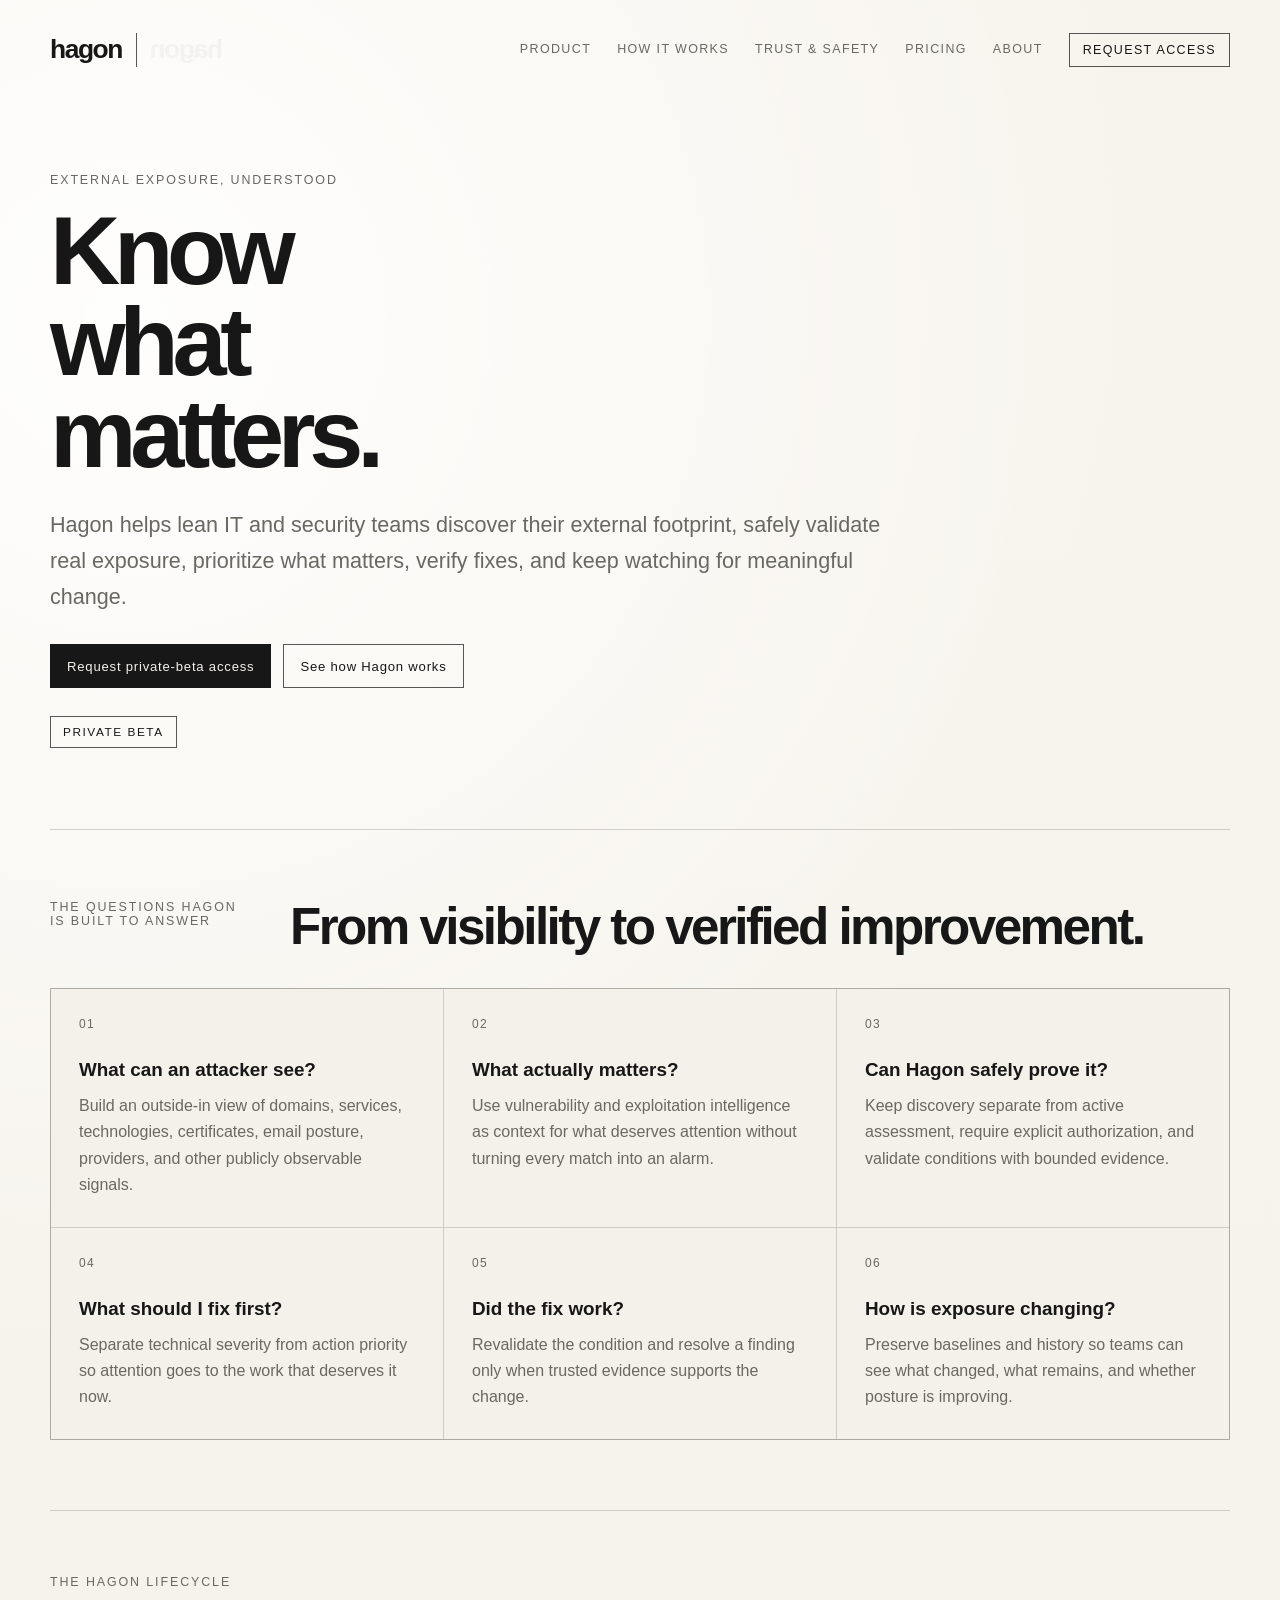
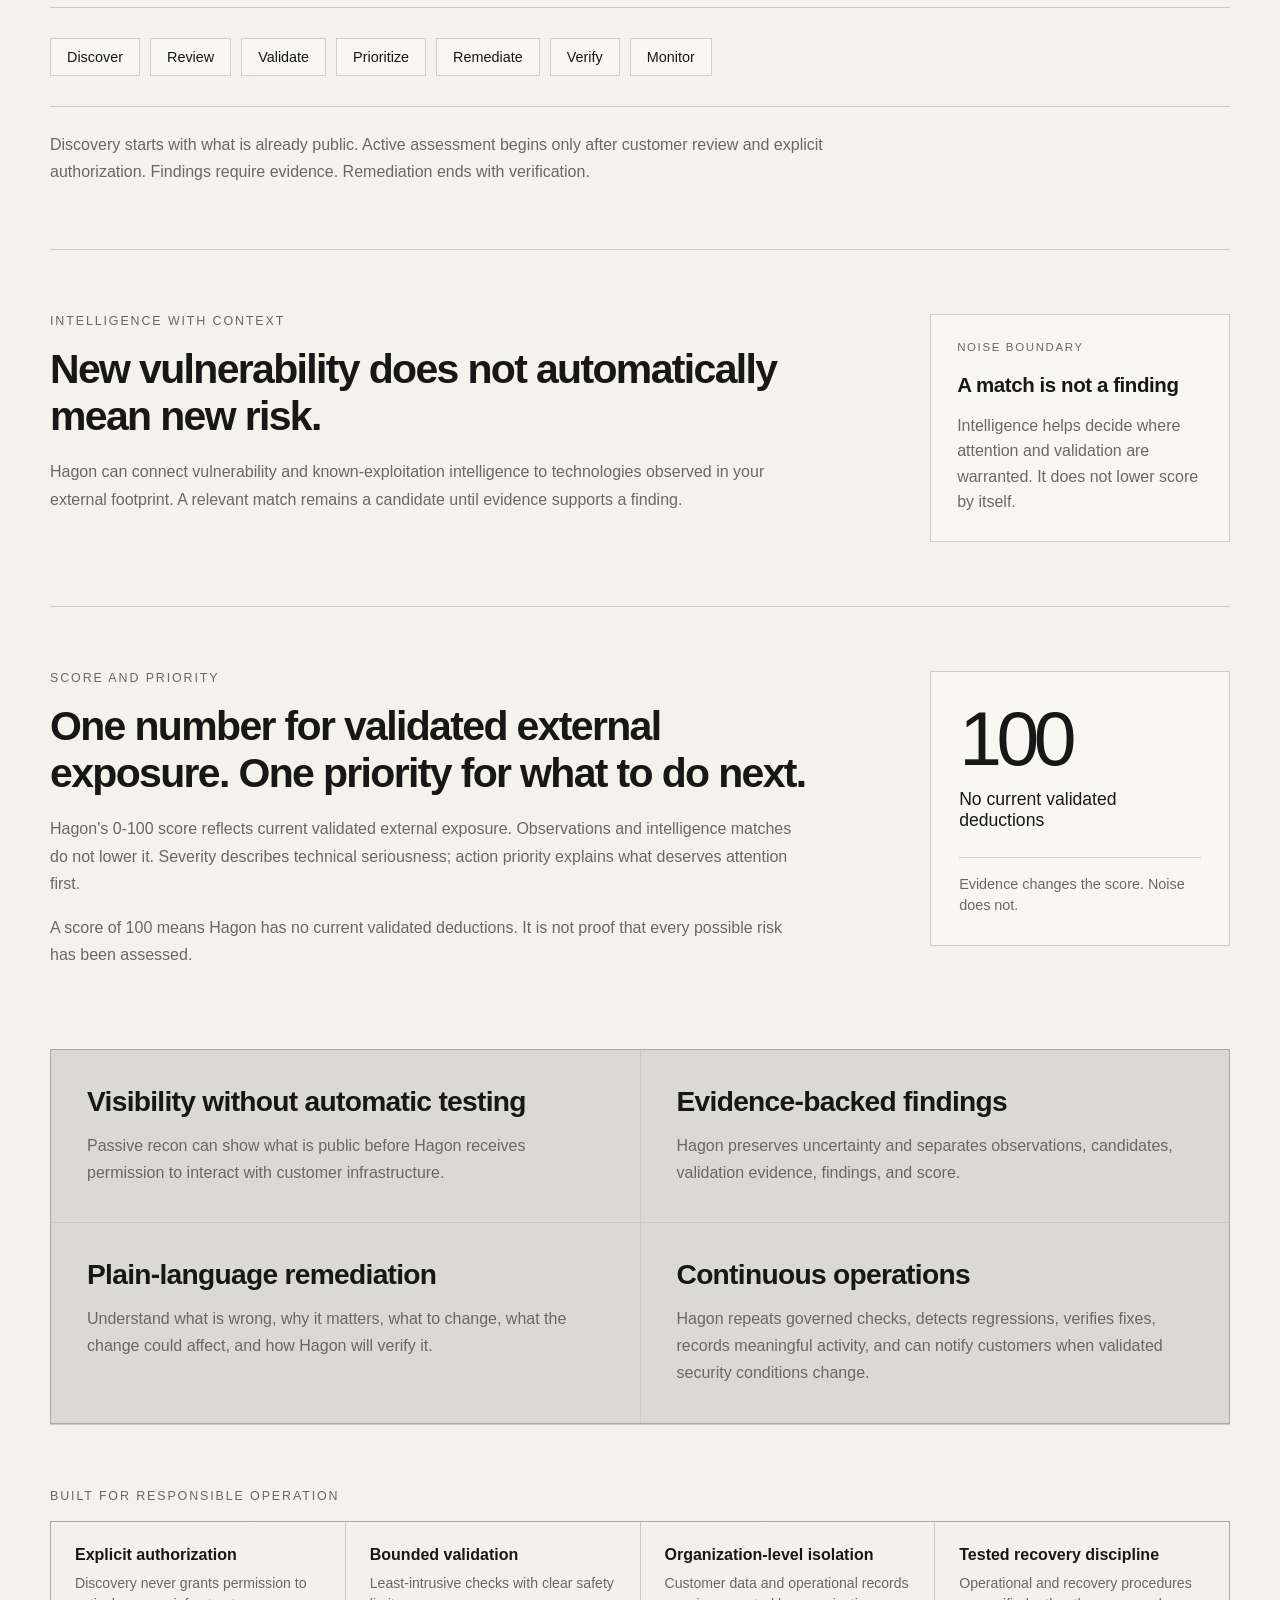
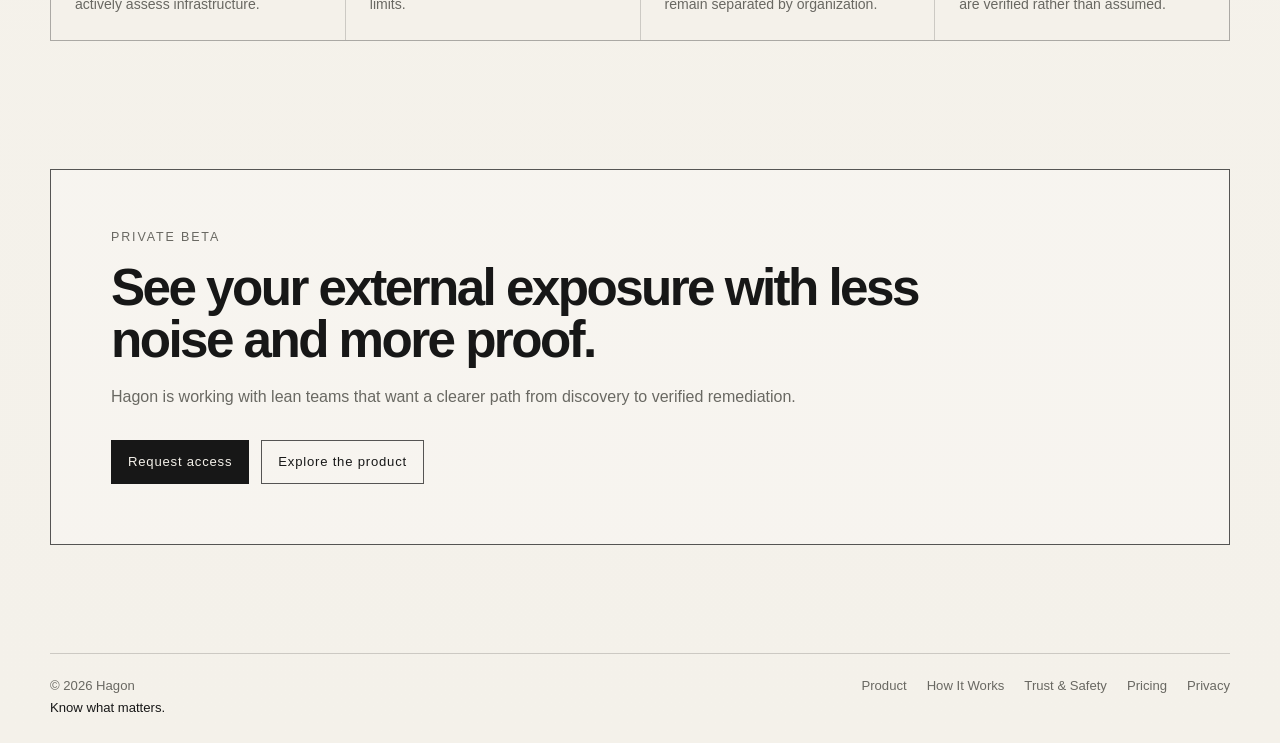
==== index.html @ 6596f320 "refresh" ====
<!DOCTYPE html>
<html lang="en">
<head>
  <meta charset="UTF-8" />
  <meta name="viewport" content="width=device-width, initial-scale=1" />
  <meta name="description" content="Hagon helps lean IT and security teams discover external exposure, prioritize what matters, safely validate real risk, and verify remediation." />
  <meta name="theme-color" content="#f4f1ea" />
  <meta property="og:type" content="website" />
  <meta property="og:site_name" content="Hagon" />
  <meta property="og:title" content="Hagon | Know what matters." />
  <meta property="og:description" content="Hagon helps lean IT and security teams discover external exposure, prioritize what matters, safely validate real risk, and verify remediation." />
  <meta property="og:url" content="https://hagontech.com/" />
  <meta property="og:image" content="https://hagontech.com/og-image.png" />
  <meta property="og:image:width" content="1200" />
  <meta property="og:image:height" content="630" />
  <meta property="og:image:alt" content="Hagon. Know what matters." />
  <meta name="twitter:card" content="summary_large_image" />
  <meta name="twitter:image" content="https://hagontech.com/og-image.png" />
  <link rel="icon" href="favicon.svg" type="image/svg+xml" />
  <link rel="canonical" href="https://hagontech.com/" />
  <title>Hagon | Know what matters.</title>
  <link rel="stylesheet" href="site.css" />
  <script defer src="site.js"></script>
</head>
<body class="home-page">
<a class="skip-link" href="#main-content">Skip to content</a>
<div class="page">
<header class="topbar">
  <a class="brand" href="index.html" aria-label="Hagon home"><span>hagon</span><span class="brand-divider" aria-hidden="true"></span><span class="brand-ghost" aria-hidden="true">hagon</span></a>
  <button class="nav-toggle" type="button" aria-expanded="false" aria-controls="primary-nav">Menu</button>
  <nav class="nav" id="primary-nav" aria-label="Primary navigation"><a href="product.html">Product</a>
<a href="how-it-works.html">How It Works</a>
<a href="security.html">Trust & Safety</a>
<a href="pricing.html">Pricing</a>
<a href="about.html">About</a>
<a href="contact.html" class="nav-cta">Request Access</a></nav>
</header>
<main class="content" id="main-content">
<section class="hero home-refresh">
  <p class="eyebrow">External exposure, understood</p>
  <h1>Know<br>what<br>matters.</h1>
  <p class="lead">Hagon helps lean IT and security teams discover their external footprint, safely validate real exposure, prioritize what matters, verify fixes, and keep watching for meaningful change.</p>
  <div class="hero-actions"><a class="button primary" href="contact.html">Request private-beta access</a><a class="button secondary" href="how-it-works.html">See how Hagon works</a></div>
  <p class="status">Private beta</p>
</section>
<section class="question-grid" aria-labelledby="questions-heading"><div class="section-heading"><p class="eyebrow">The questions Hagon is built to answer</p><h2 id="questions-heading">From visibility to verified improvement.</h2></div><div class="question-cards">
<article><span>01</span><h3>What can an attacker see?</h3><p>Build an outside-in view of domains, services, technologies, certificates, email posture, providers, and other publicly observable signals.</p></article>
<article><span>02</span><h3>What actually matters?</h3><p>Use vulnerability and exploitation intelligence as context for what deserves attention without turning every match into an alarm.</p></article>
<article><span>03</span><h3>Can Hagon safely prove it?</h3><p>Keep discovery separate from active assessment, require explicit authorization, and validate conditions with bounded evidence.</p></article>
<article><span>04</span><h3>What should I fix first?</h3><p>Separate technical severity from action priority so attention goes to the work that deserves it now.</p></article>
<article><span>05</span><h3>Did the fix work?</h3><p>Revalidate the condition and resolve a finding only when trusted evidence supports the change.</p></article>
<article><span>06</span><h3>How is exposure changing?</h3><p>Preserve baselines and history so teams can see what changed, what remains, and whether posture is improving.</p></article>
</div></section>
<section class="flow-section"><p class="eyebrow">The Hagon lifecycle</p><div class="flow-line large-flow"><span>Discover</span><span>Review</span><span>Validate</span><span>Prioritize</span><span>Remediate</span><span>Verify</span><span>Monitor</span></div><p class="flow-copy">Discovery starts with what is already public. Active assessment begins only after customer review and explicit authorization. Findings require evidence. Remediation ends with verification.</p></section>
<section class="feature-section"><div class="feature-copy"><p class="eyebrow">Intelligence with context</p><h2>New vulnerability does not automatically mean new risk.</h2><p>Hagon can connect vulnerability and known-exploitation intelligence to technologies observed in your external footprint. A relevant match remains a candidate until evidence supports a finding.</p></div><div class="feature-panel"><p class="panel-label">Noise boundary</p><strong>A match is not a finding</strong><p>Intelligence helps decide where attention and validation are warranted. It does not lower score by itself.</p></div></section>
<section class="feature-section"><div class="feature-copy"><p class="eyebrow">Score and priority</p><h2>One number for validated external exposure. One priority for what to do next.</h2><p>Hagon's 0-100 score reflects current validated external exposure. Observations and intelligence matches do not lower it. Severity describes technical seriousness; action priority explains what deserves attention first.</p><p>A score of 100 means Hagon has no current validated deductions. It is not proof that every possible risk has been assessed.</p></div><div class="score-card" aria-label="Hagon score explanation"><span class="score-value">100</span><span class="score-label">No current validated deductions</span><span class="score-note">Evidence changes the score. Noise does not.</span></div></section>
<section class="principles"><article><h2>Visibility without automatic testing</h2><p>Passive recon can show what is public before Hagon receives permission to interact with customer infrastructure.</p></article><article><h2>Evidence-backed findings</h2><p>Hagon preserves uncertainty and separates observations, candidates, validation evidence, findings, and score.</p></article><article><h2>Plain-language remediation</h2><p>Understand what is wrong, why it matters, what to change, what the change could affect, and how Hagon will verify it.</p></article><article><h2>Continuous operations</h2><p>Hagon repeats governed checks, detects regressions, verifies fixes, records meaningful activity, and can notify customers when validated security conditions change.</p></article></section>
<section class="trust-strip"><p class="eyebrow">Built for responsible operation</p><div class="proof-grid"><article><strong>Explicit authorization</strong><span>Discovery never grants permission to actively assess infrastructure.</span></article><article><strong>Bounded validation</strong><span>Least-intrusive checks with clear safety limits.</span></article><article><strong>Organization-level isolation</strong><span>Customer data and operational records remain separated by organization.</span></article><article><strong>Tested recovery discipline</strong><span>Operational and recovery procedures are verified rather than assumed.</span></article></div></section>
<section class="cta-band"><p class="eyebrow">Private beta</p><h2>See your external exposure with less noise and more proof.</h2><p>Hagon is working with lean teams that want a clearer path from discovery to verified remediation.</p><div class="hero-actions"><a class="button primary" href="contact.html">Request access</a><a class="button secondary" href="product.html">Explore the product</a></div></section>
</main>
<footer class="footer"><div><span>© 2026 Hagon</span><span class="footer-tagline">Know what matters.</span></div><nav class="footer-nav" aria-label="Footer navigation"><a href="product.html">Product</a>
<a href="how-it-works.html">How It Works</a>
<a href="security.html">Trust & Safety</a>
<a href="pricing.html">Pricing</a>
<a href="privacy.html">Privacy</a></nav></footer>
</div>
</body>
</html>
---- site.css ----
:root{--bg:#f4f1ea;--text:#171717;--muted:#696862;--line:rgba(23,23,23,.18);--line-strong:rgba(23,23,23,.72);--panel:rgba(255,255,255,.38);--max:1180px}
*{box-sizing:border-box}html{min-height:100%;background:var(--bg)}body{margin:0;min-height:100vh;color:var(--text);background:radial-gradient(circle at 10% 8%,rgba(255,255,255,.9),transparent 28%),linear-gradient(180deg,#f7f4ed,var(--bg));font-family:Inter,ui-sans-serif,-apple-system,BlinkMacSystemFont,"Segoe UI",Helvetica,Arial,sans-serif}a{color:inherit}.page{min-height:100vh;display:grid;grid-template-rows:auto 1fr auto;padding:24px}.topbar,.content,.footer{width:min(var(--max),100%);margin:0 auto}.topbar{display:flex;align-items:center;justify-content:space-between;gap:28px;padding:8px 0 24px;border-bottom:1px solid transparent}.brand{display:inline-flex;align-items:center;gap:14px;text-decoration:none;font-size:clamp(1.65rem,2vw,2.2rem);font-weight:600;letter-spacing:-.055em;line-height:1}.brand-divider{width:1px;height:34px;background:var(--line-strong)}.brand-ghost{opacity:.035;transform:scaleX(-1);user-select:none;white-space:nowrap}.nav{display:flex;align-items:center;gap:26px}.nav a{padding:10px 0;text-decoration:none;color:var(--muted);font-size:.78rem;letter-spacing:.11em;text-transform:uppercase;border-bottom:1px solid transparent}.nav a:hover,.nav a:focus-visible,.nav a[aria-current=page]{color:var(--text);border-bottom-color:var(--text)}.nav-toggle{display:none;border:1px solid var(--line);background:transparent;color:var(--text);font:inherit;padding:8px 12px}.content{padding:9vh 0 12vh}.hero{max-width:900px;padding-bottom:9vh}.eyebrow,.section-kicker{margin:0 0 18px;color:var(--muted);font-size:.78rem;letter-spacing:.15em;text-transform:uppercase}.hero h1{margin:0;font-size:clamp(3.2rem,7.6vw,7.4rem);line-height:.94;letter-spacing:-.065em;font-weight:550}.lead{max-width:760px;margin:28px 0 0;color:var(--muted);font-size:clamp(1.05rem,1.7vw,1.35rem);line-height:1.65}.home-page .content{display:grid;align-content:center}.home-hero{display:grid;grid-template-columns:minmax(0,1.35fr) minmax(280px,.65fr);align-items:end;gap:clamp(44px,8vw,120px)}.home-hero h1{margin:0;font-size:clamp(4.3rem,11vw,10.5rem);font-weight:540;line-height:.84;letter-spacing:-.075em}.home-hero h1 span{display:block}.intro-card{border-left:1px solid var(--line-strong);padding:4px 0 4px 28px}.intro-card p{margin:0;color:var(--muted);font-size:clamp(1rem,1.6vw,1.25rem);line-height:1.65}.intro-card strong{color:var(--text)}.signal{margin-top:30px;display:inline-flex;align-items:center;gap:10px;font-size:.92rem}.signal-dot{width:8px;height:8px;border-radius:50%;background:var(--text);box-shadow:0 0 0 6px rgba(23,23,23,.06)}.home-bridge{margin-top:10vh;padding-top:28px;border-top:1px solid var(--line);display:flex;justify-content:space-between;gap:30px;color:var(--muted)}.home-bridge p{margin:0;max-width:690px;line-height:1.7}.text-link{text-decoration:none;color:var(--text);white-space:nowrap}.split-section{display:grid;grid-template-columns:180px 1fr;gap:50px;padding:64px 0;border-top:1px solid var(--line)}.split-section h2,.process h2,.pricing-principles h2,.contact-grid h2,.roadmap-list h2,.security-grid h2,.privacy-list h2{margin:0 0 18px;font-size:clamp(1.7rem,3vw,3rem);letter-spacing:-.035em}.split-section>div>p,.process p,.pricing-principles p,.contact-grid p,.roadmap-list p,.security-grid p,.privacy-list p,.quiet-panel p{color:var(--muted);line-height:1.7;max-width:760px}.demo-window,.quiet-panel,.rows,.security-grid article,.contact-grid article,.roadmap-list article,.pricing-principles article,.privacy-list article{border:1px solid var(--line);background:var(--panel);padding:28px}.window-top,.rows>div{display:flex;justify-content:space-between;gap:20px}.window-top{color:var(--muted);font-size:.82rem;text-transform:uppercase;letter-spacing:.1em;margin-bottom:28px}.demo-window>strong{font-size:1.6rem}.metric-grid{display:grid;grid-template-columns:repeat(3,1fr);gap:12px;margin-top:24px}.metric-grid>div{border-top:1px solid var(--line);padding-top:16px}.metric-grid strong{display:block;font-size:2rem}.metric-grid span{color:var(--muted);font-size:.86rem}.rows>div{padding:15px 0;border-bottom:1px solid var(--line)}.rows>div:last-child{border-bottom:0}.rows span{color:var(--muted)}.process,.pricing-principles,.roadmap-list,.privacy-list{display:grid;gap:0;border-top:1px solid var(--line)}.process article,.pricing-principles article,.roadmap-list article,.privacy-list article{display:grid;grid-template-columns:100px 260px 1fr;gap:26px;padding:34px 0;border-bottom:1px solid var(--line);background:transparent}.process article>span,.pricing-principles article>span,.roadmap-list article>span{color:var(--muted);font-size:.78rem;letter-spacing:.12em;text-transform:uppercase}.process h2,.pricing-principles h2,.roadmap-list h2,.privacy-list h2{font-size:1.5rem}.process p,.pricing-principles p,.roadmap-list p,.privacy-list p{margin:0}.statement{padding:9vh 0 2vh;border-top:1px solid var(--line)}.statement p{margin:0;font-size:clamp(2.3rem,5vw,5.5rem);line-height:1.05;letter-spacing:-.055em}.statement em{font-style:normal;color:var(--muted)}.principle-list{display:grid;grid-template-columns:1fr 1fr;gap:1px;background:var(--line);border:1px solid var(--line)}.principle-list article{padding:28px;background:var(--bg)}.principle-list h3{margin:0 0 12px}.principle-list p{margin:0;color:var(--muted);line-height:1.6}.contact-grid,.security-grid{display:grid;grid-template-columns:1fr 1fr;gap:18px}.contact-grid article span{color:var(--muted);text-transform:uppercase;letter-spacing:.12em;font-size:.76rem}.callout{margin-top:64px}.flow-line{display:flex;gap:10px;flex-wrap:wrap;padding:30px 0;border-top:1px solid var(--line);border-bottom:1px solid var(--line)}.flow-line span{padding:10px 16px;border:1px solid var(--line);background:var(--panel)}.security-grid article h2{font-size:1.4rem}.footer{display:flex;align-items:flex-start;justify-content:space-between;gap:30px;padding:24px 0 4px;border-top:1px solid var(--line);color:var(--muted);font-size:.82rem}.footer>div{display:flex;flex-direction:column;gap:7px}.footer-tagline{color:var(--text)}.footer-nav{display:flex;gap:20px;flex-wrap:wrap}.footer-nav a{text-decoration:none}.footer-nav a:hover,.footer-nav a:focus-visible{color:var(--text)}
@media(max-width:820px){.page{padding:18px}.topbar{align-items:flex-start;flex-wrap:wrap}.nav-toggle{display:block}.nav{display:none;width:100%;flex-direction:column;align-items:stretch;gap:0;padding-top:10px}.nav.is-open{display:flex}.nav a{padding:13px 0;border-bottom:1px solid var(--line)}.content{padding:7vh 0 9vh}.home-hero{grid-template-columns:1fr;gap:50px}.home-hero h1{font-size:clamp(4.5rem,21vw,8rem)}.home-bridge,.footer{flex-direction:column}.split-section{grid-template-columns:1fr;gap:14px;padding:46px 0}.process article,.pricing-principles article,.roadmap-list article,.privacy-list article{grid-template-columns:1fr;gap:10px}.contact-grid,.security-grid,.principle-list{grid-template-columns:1fr}.metric-grid{grid-template-columns:1fr}.footer-nav{gap:14px}}
@media(prefers-reduced-motion:no-preference){.topbar,.content,.footer{animation:reveal .55s ease-out both}.content{animation-delay:.05s}.footer{animation-delay:.1s}@keyframes reveal{from{opacity:0;transform:translateY(8px)}to{opacity:1;transform:translateY(0)}}}

/* Product and content hierarchy */
.status{display:inline-flex;margin:28px 0 0;padding:8px 12px;border:1px solid var(--line-strong);font-size:.74rem;letter-spacing:.13em;text-transform:uppercase}
.principles{display:grid;grid-template-columns:repeat(2,minmax(0,1fr));gap:1px;background:var(--line);border:1px solid var(--line)}
.principles article{padding:clamp(24px,3vw,36px);background:rgba(255,255,255,.28)}
.principles h2{margin:0 0 14px;font-size:clamp(1.35rem,2.2vw,2rem);letter-spacing:-.025em}
.principles p{margin:0;color:var(--muted);line-height:1.7}
.feature-section{display:grid;grid-template-columns:minmax(0,1.45fr) minmax(260px,.55fr);gap:clamp(36px,7vw,96px);align-items:start;padding:64px 0;border-top:1px solid var(--line)}
.feature-copy h2{margin:0 0 18px;font-size:clamp(1.8rem,3.2vw,3.2rem);letter-spacing:-.04em}
.feature-copy>p:not(.eyebrow){max-width:760px;color:var(--muted);line-height:1.72}
.feature-panel{border:1px solid var(--line);background:rgba(255,255,255,.34);padding:26px;position:sticky;top:24px}
.feature-panel .panel-label{margin:0 0 18px;color:var(--muted);font-size:.72rem;letter-spacing:.14em;text-transform:uppercase}
.feature-panel strong{display:block;font-size:1.28rem;line-height:1.35;letter-spacing:-.02em}
.feature-panel>p:last-child{margin:14px 0 0;color:var(--muted);line-height:1.6}
.proof-strip{padding:64px 0;border-top:1px solid var(--line)}
.proof-grid{display:grid;grid-template-columns:repeat(4,minmax(0,1fr));gap:1px;background:var(--line);border:1px solid var(--line)}
.proof-grid article{padding:24px;background:var(--bg)}
.proof-grid strong,.proof-grid span{display:block}.proof-grid strong{font-size:1rem}.proof-grid span{margin-top:9px;color:var(--muted);font-size:.88rem;line-height:1.55}
.score-statement{padding:32px;border:1px solid var(--line);background:var(--panel)}
.score-statement strong{font-size:clamp(1.5rem,3vw,2.6rem);letter-spacing:-.035em}
@media(max-width:820px){.principles,.proof-grid{grid-template-columns:1fr}.feature-section{grid-template-columns:1fr;gap:22px;padding:46px 0}.feature-panel{position:static}}

/* Private-beta access boundary */
.access-statement{padding:28px 0 54px;border-top:1px solid var(--line)}
.access-statement p{max-width:900px;font-size:1rem;line-height:1.7;letter-spacing:0;color:var(--muted)}
.access-statement strong{color:var(--text)}

/* Compact beta/status notices: operational copy must never inherit display-statement scale */
.beta-notice{
  margin:0 0 64px;
  padding:28px 30px;
  max-width:900px;
  border:1px solid var(--line);
  background:var(--panel);
}
.beta-notice .eyebrow{margin:0 0 10px}
.beta-notice h2{
  margin:0;
  max-width:760px;
  font-size:clamp(1.45rem,2.5vw,2.15rem);
  line-height:1.12;
  letter-spacing:-.03em;
  font-weight:550;
}
.beta-notice>p:not(.eyebrow){
  margin:14px 0 0;
  max-width:760px;
  color:var(--muted);
  font-size:1rem;
  line-height:1.7;
  letter-spacing:0;
}
.access-statement{padding:28px 30px;border-top:1px solid var(--line)}
.access-statement p{max-width:760px;font-size:1rem;line-height:1.7;letter-spacing:0;color:var(--muted)}
.score-statement p{
  margin:0;
  font-size:1rem;
  line-height:1.7;
  letter-spacing:0;
  color:var(--muted);
}
.score-statement strong{
  display:block;
  margin-bottom:10px;
  color:var(--text);
  font-size:clamp(1.5rem,3vw,2.6rem);
  line-height:1.12;
  letter-spacing:-.035em;
}
@media(max-width:820px){
  .beta-notice{margin-bottom:46px;padding:22px}
}

/* 2026 public positioning refresh */
.skip-link{position:fixed;left:18px;top:12px;z-index:1000;padding:10px 14px;background:var(--text);color:var(--bg);text-decoration:none;transform:translateY(-160%);transition:transform .15s ease}.skip-link:focus{transform:translateY(0)}
.nav .nav-cta{padding:9px 13px;border:1px solid var(--line-strong);color:var(--text)}.nav .nav-cta:hover,.nav .nav-cta:focus-visible,.nav .nav-cta[aria-current=page]{background:var(--text);color:var(--bg);border-color:var(--text)}
.home-refresh{max-width:980px}.home-refresh .lead{max-width:850px}.hero-actions{display:flex;flex-wrap:wrap;gap:12px;margin-top:30px}.button{display:inline-flex;align-items:center;justify-content:center;min-height:44px;padding:10px 16px;border:1px solid var(--line-strong);text-decoration:none;font-size:.82rem;letter-spacing:.06em}.button.primary{background:var(--text);color:var(--bg);border-color:var(--text)}.button.secondary{background:transparent;color:var(--text)}.button:hover,.button:focus-visible{transform:translateY(-1px)}
.question-grid{padding:70px 0;border-top:1px solid var(--line)}.section-heading{display:grid;grid-template-columns:200px 1fr;gap:40px;margin-bottom:34px}.section-heading h2{margin:0;font-size:clamp(2rem,4vw,4rem);line-height:1.05;letter-spacing:-.05em}.question-cards{display:grid;grid-template-columns:repeat(3,minmax(0,1fr));gap:1px;background:var(--line);border:1px solid var(--line)}.question-cards article{padding:28px;background:var(--bg)}.question-cards span{display:block;margin-bottom:28px;color:var(--muted);font-size:.75rem;letter-spacing:.12em}.question-cards h3{margin:0 0 12px;font-size:1.18rem}.question-cards p{margin:0;color:var(--muted);line-height:1.65}
.flow-section{padding:64px 0;border-top:1px solid var(--line)}.large-flow span{font-size:.9rem}.flow-copy{max-width:800px;margin:24px 0 0;color:var(--muted);line-height:1.7}
.score-card{display:flex;flex-direction:column;border:1px solid var(--line);background:var(--panel);padding:28px}.score-value{font-size:clamp(3.2rem,6vw,6rem);letter-spacing:-.07em;line-height:1}.score-label{margin-top:12px;font-size:1.1rem}.score-note{margin-top:26px;padding-top:16px;border-top:1px solid var(--line);color:var(--muted);font-size:.9rem;line-height:1.5}
.trust-strip{padding:64px 0;border-top:1px solid var(--line)}.cta-band{margin-top:64px;padding:clamp(28px,5vw,60px);border:1px solid var(--line-strong);background:rgba(255,255,255,.25)}.cta-band h2{max-width:900px;margin:0;font-size:clamp(2rem,4vw,4.5rem);line-height:1.02;letter-spacing:-.05em}.cta-band>p:not(.eyebrow){max-width:760px;color:var(--muted);line-height:1.7}.intake-notice{margin-top:56px}
@media(max-width:1080px){.nav{gap:16px}.nav a{font-size:.72rem}}
@media(max-width:820px){.nav .nav-cta{border-width:0 0 1px;padding:13px 0;background:transparent;color:var(--text)}.nav .nav-cta:hover,.nav .nav-cta:focus-visible,.nav .nav-cta[aria-current=page]{background:transparent;color:var(--text)}.section-heading{grid-template-columns:1fr;gap:0}.question-cards{grid-template-columns:1fr}.hero-actions{flex-direction:column;align-items:stretch}.button{width:100%}.score-card{margin-top:6px}}

.intake-note{margin-top:14px!important;font-size:.88rem!important;line-height:1.55!important;color:var(--muted)!important}
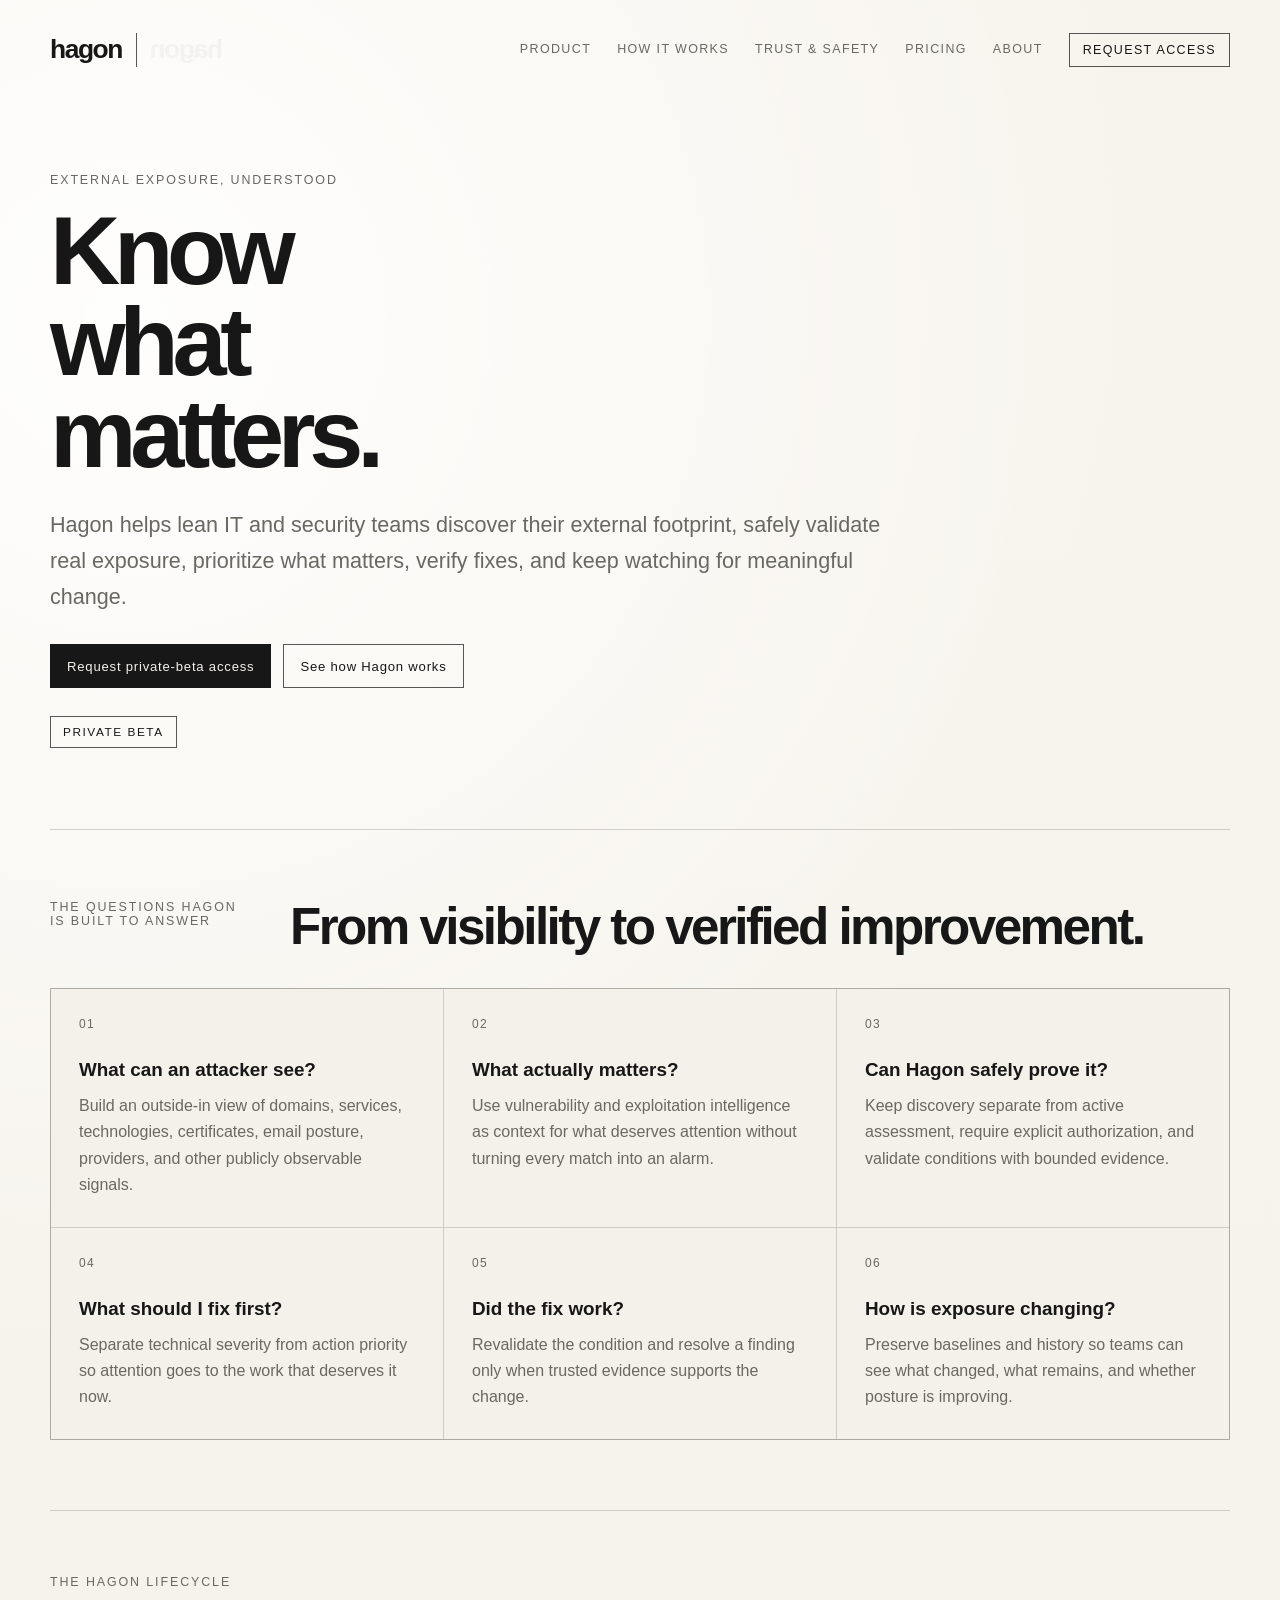
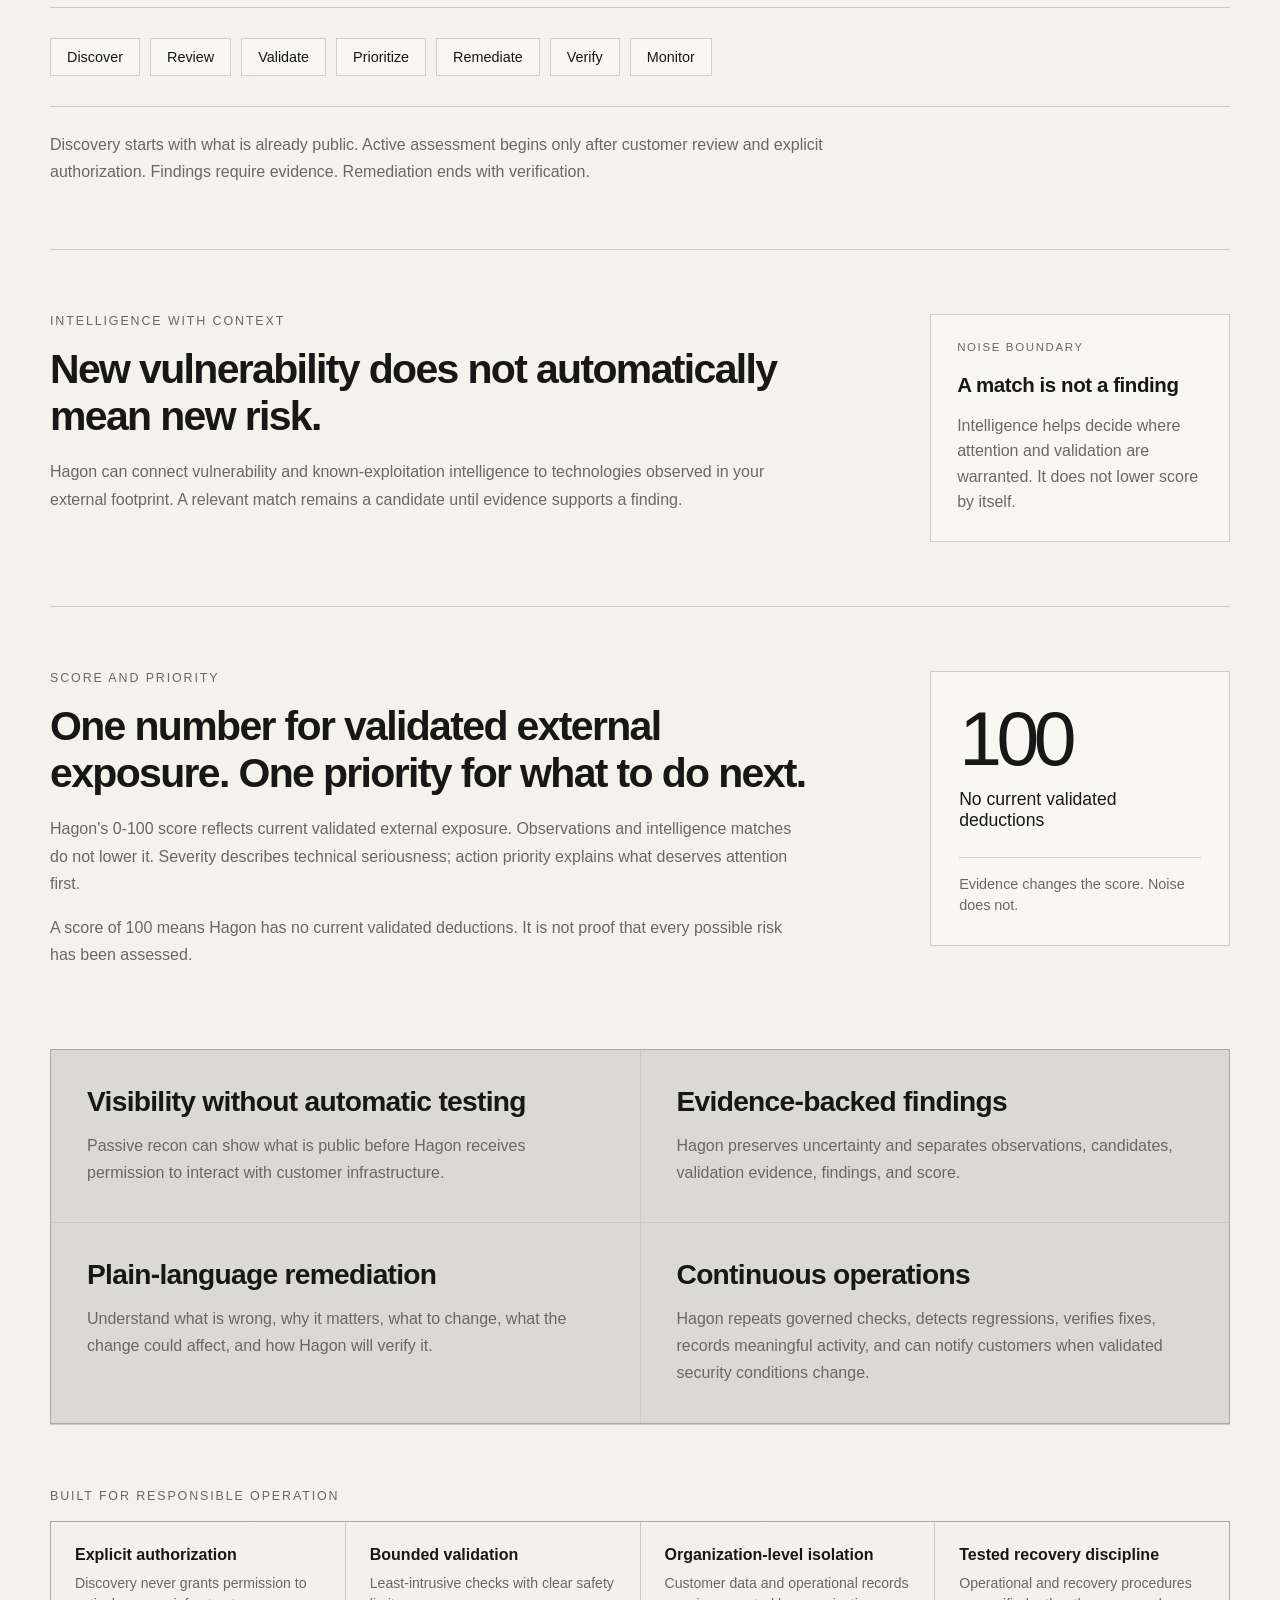
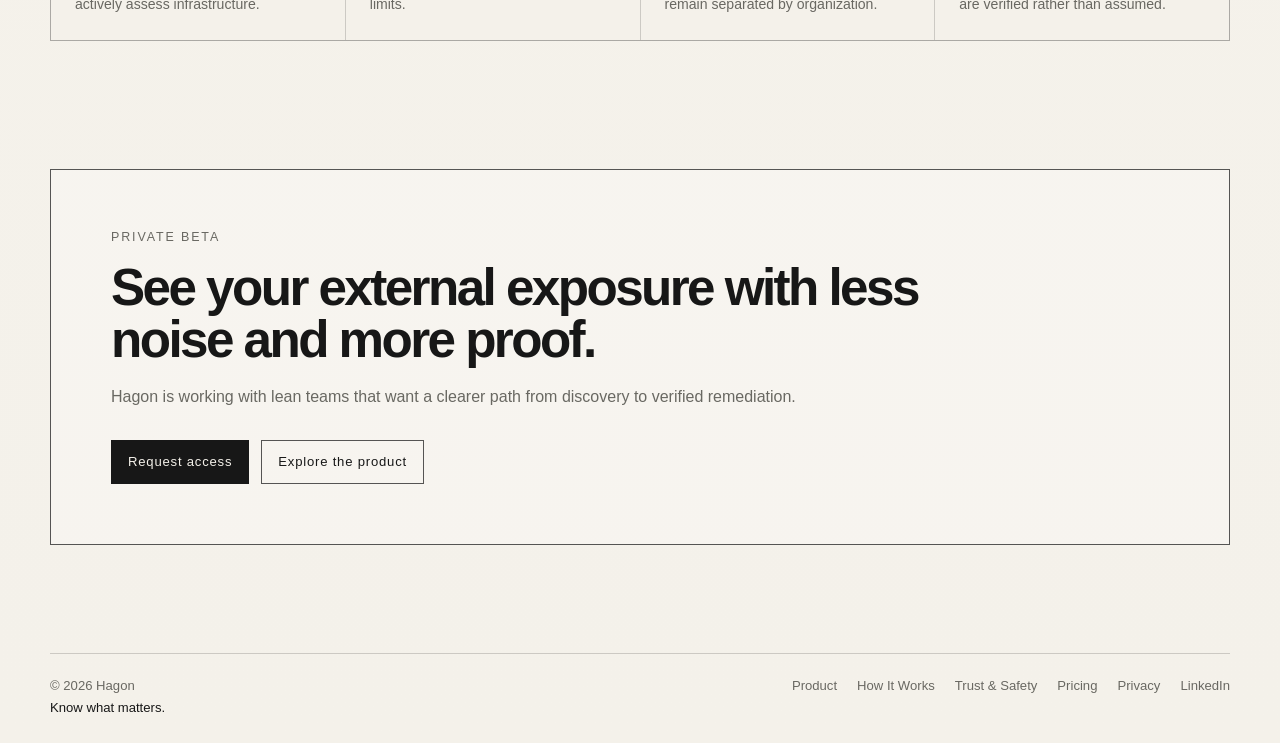
==== commit 51af3dd9: "add Linkedin" ====
--- a/index.html
+++ b/index.html
@@ -62,7 +62,8 @@
 <a href="how-it-works.html">How It Works</a>
 <a href="security.html">Trust & Safety</a>
 <a href="pricing.html">Pricing</a>
-<a href="privacy.html">Privacy</a></nav></footer>
+<a href="privacy.html">Privacy</a>
+<a href="https://www.linkedin.com/company/hagontech/" target="_blank" rel="noopener noreferrer">LinkedIn</a></nav></footer>
 </div>
 </body>
 </html>
--- a/site.css
+++ b/site.css
@@ -88,3 +88,47 @@
 @media(max-width:820px){.nav .nav-cta{border-width:0 0 1px;padding:13px 0;background:transparent;color:var(--text)}.nav .nav-cta:hover,.nav .nav-cta:focus-visible,.nav .nav-cta[aria-current=page]{background:transparent;color:var(--text)}.section-heading{grid-template-columns:1fr;gap:0}.question-cards{grid-template-columns:1fr}.hero-actions{flex-direction:column;align-items:stretch}.button{width:100%}.score-card{margin-top:6px}}
 
 .intake-note{margin-top:14px!important;font-size:.88rem!important;line-height:1.55!important;color:var(--muted)!important}
+
+
+/* Pricing page */
+.pricing-plans{padding:0 0 72px}
+.pricing-section-head{display:grid;grid-template-columns:200px minmax(0,1fr);column-gap:40px;align-items:start;padding:0 0 30px}
+.pricing-section-head .eyebrow{grid-row:1 / span 2;margin-top:8px}
+.pricing-section-head h2{margin:0;font-size:clamp(2rem,3.8vw,3.7rem);line-height:1.03;letter-spacing:-.05em;font-weight:550}
+.pricing-section-head>p:last-child{max-width:760px;margin:18px 0 0;color:var(--muted);line-height:1.7}
+.pricing-grid{display:grid;grid-template-columns:repeat(3,minmax(0,1fr));gap:1px;background:var(--line);border:1px solid var(--line)}
+.pricing-card{display:flex;min-width:0;min-height:390px;flex-direction:column;padding:clamp(24px,3vw,36px);background:var(--bg)}
+.pricing-card-featured{background:rgba(255,255,255,.5)}
+.pricing-card .eyebrow{margin-bottom:30px}
+.pricing-card h3{margin:0;line-height:1}
+.pricing-card .price{font-size:clamp(2.6rem,4.3vw,4.2rem);font-weight:550;letter-spacing:-.055em}
+.pricing-card .price-period{font-size:1rem;font-weight:500;letter-spacing:0;color:var(--muted);white-space:nowrap}
+.pricing-scope{margin:22px 0 0;padding-top:18px;border-top:1px solid var(--line);font-weight:600;line-height:1.45}
+.pricing-description{margin:14px 0 30px;color:var(--muted);line-height:1.65}
+.pricing-card .button{align-self:flex-start;margin-top:auto}
+.pricing-includes{display:grid;grid-template-columns:200px 1fr;gap:40px;padding:28px 0;border-bottom:1px solid var(--line)}
+.pricing-includes strong{font-size:1rem}
+.pricing-includes p{margin:0;color:var(--muted);line-height:1.7}
+.pricing-custom{display:grid;grid-template-columns:minmax(250px,.75fr) minmax(0,1fr) auto;gap:36px;align-items:end;padding:34px 0;border-bottom:1px solid var(--line)}
+.pricing-custom .eyebrow{margin-bottom:10px}
+.pricing-custom h3{margin:0;font-size:1.45rem;letter-spacing:-.025em}
+.pricing-custom>p{margin:0;color:var(--muted);line-height:1.65}
+.pricing-assurances{display:grid;grid-template-columns:1fr 1fr;gap:1px;margin-top:64px;background:var(--line);border:1px solid var(--line)}
+.pricing-assurances article{padding:clamp(28px,4vw,46px);background:rgba(255,255,255,.28)}
+.pricing-assurances h2{margin:0 0 16px;font-size:clamp(1.55rem,2.7vw,2.55rem);line-height:1.08;letter-spacing:-.04em}
+.pricing-assurances p:not(.eyebrow){margin:0;color:var(--muted);line-height:1.7}
+.pricing-cta{padding:clamp(28px,4vw,44px)}
+.pricing-cta h2{font-size:clamp(2rem,3.5vw,3.5rem)}
+.pricing-cta .hero-actions{margin-top:24px}
+
+@media(max-width:900px){
+  .pricing-grid{grid-template-columns:1fr}
+  .pricing-card{min-height:0}
+  .pricing-card .button{margin-top:8px}
+  .pricing-custom{grid-template-columns:1fr;gap:16px;align-items:start}
+}
+@media(max-width:820px){
+  .pricing-section-head,.pricing-includes{grid-template-columns:1fr;gap:8px}
+  .pricing-section-head .eyebrow{grid-row:auto;margin-top:0}
+  .pricing-assurances{grid-template-columns:1fr}
+}
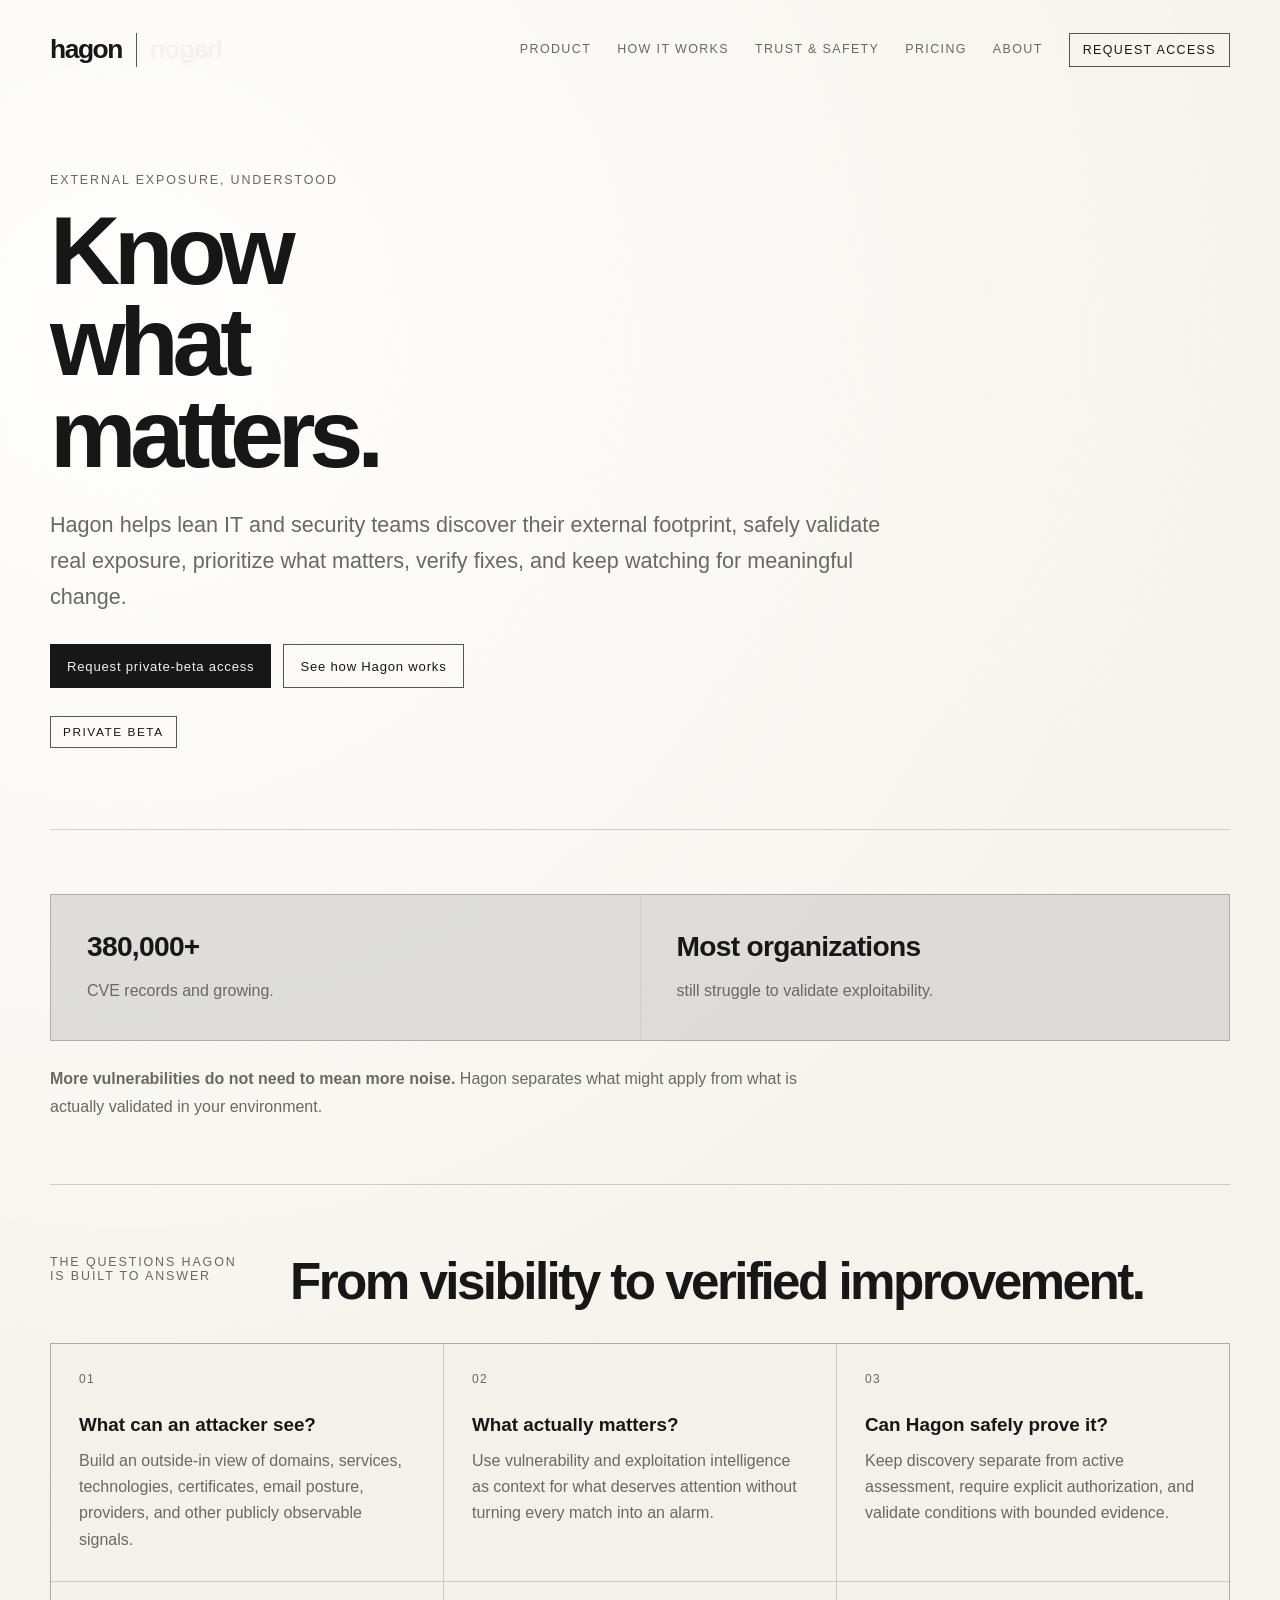
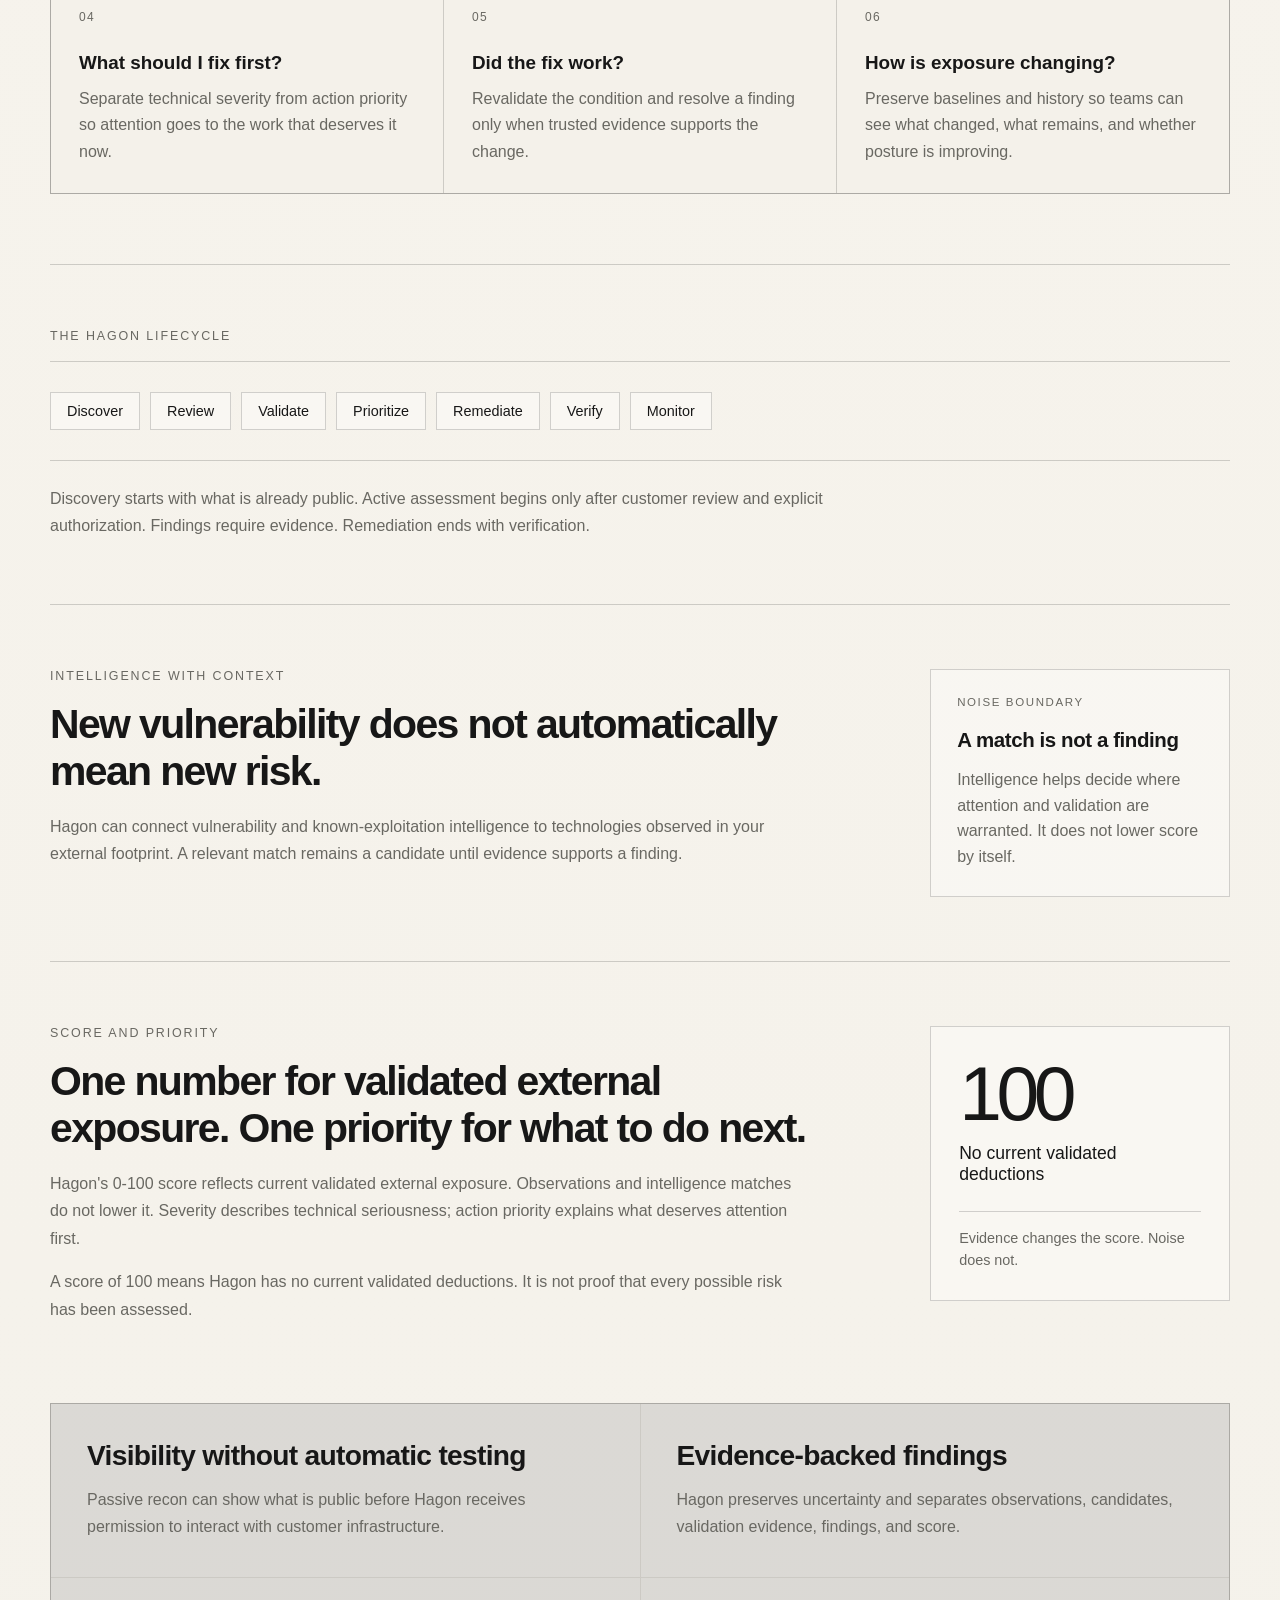
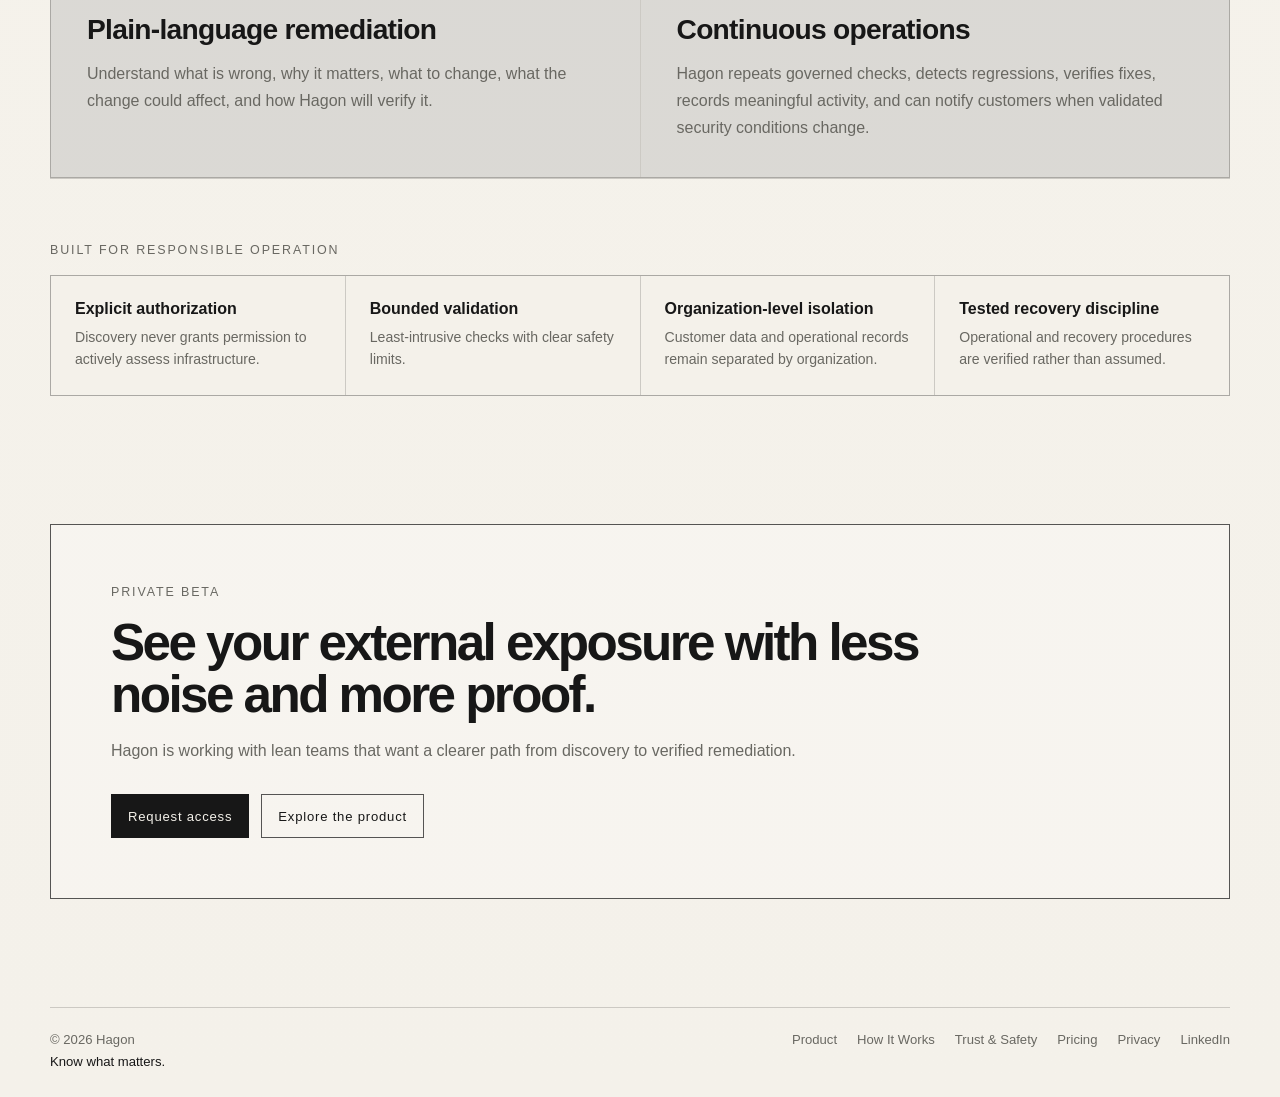
==== commit 4fd2761a: "update" ====
--- a/index.html
+++ b/index.html
@@ -1,49 +1,57 @@
 <!DOCTYPE html>
+
 <html lang="en">
 <head>
-  <meta charset="UTF-8" />
-  <meta name="viewport" content="width=device-width, initial-scale=1" />
-  <meta name="description" content="Hagon helps lean IT and security teams discover external exposure, prioritize what matters, safely validate real risk, and verify remediation." />
-  <meta name="theme-color" content="#f4f1ea" />
-  <meta property="og:type" content="website" />
-  <meta property="og:site_name" content="Hagon" />
-  <meta property="og:title" content="Hagon | Know what matters." />
-  <meta property="og:description" content="Hagon helps lean IT and security teams discover external exposure, prioritize what matters, safely validate real risk, and verify remediation." />
-  <meta property="og:url" content="https://hagontech.com/" />
-  <meta property="og:image" content="https://hagontech.com/og-image.png" />
-  <meta property="og:image:width" content="1200" />
-  <meta property="og:image:height" content="630" />
-  <meta property="og:image:alt" content="Hagon. Know what matters." />
-  <meta name="twitter:card" content="summary_large_image" />
-  <meta name="twitter:image" content="https://hagontech.com/og-image.png" />
-  <link rel="icon" href="favicon.svg" type="image/svg+xml" />
-  <link rel="canonical" href="https://hagontech.com/" />
-  <title>Hagon | Know what matters.</title>
-  <link rel="stylesheet" href="site.css" />
-  <script defer src="site.js"></script>
-</head>
+<meta charset="utf-8"/>
+<meta content="width=device-width, initial-scale=1" name="viewport"/>
+<meta content="Hagon helps lean IT and security teams discover external exposure, safely validate what matters, prioritize remediation, and continuously monitor authorized public assets." name="description"/>
+<meta content="#f4f1ea" name="theme-color"/>
+<meta content="website" property="og:type"/>
+<meta content="Hagon" property="og:site_name"/>
+<meta content="Hagon | External Exposure Management for Lean Security Teams" property="og:title"/>
+<meta content="Hagon helps lean IT and security teams discover external exposure, safely validate what matters, prioritize remediation, and continuously monitor authorized public assets." property="og:description"/>
+<meta content="https://hagontech.com/" property="og:url"/>
+<meta content="https://hagontech.com/og-image.png" property="og:image"/>
+<meta content="1200" property="og:image:width"/>
+<meta content="630" property="og:image:height"/>
+<meta content="Hagon. Know what matters." property="og:image:alt"/>
+<meta content="summary_large_image" name="twitter:card"/>
+<meta content="https://hagontech.com/og-image.png" name="twitter:image"/>
+<link href="favicon.svg" rel="icon" type="image/svg+xml"/>
+<link href="https://hagontech.com/" rel="canonical"/>
+<title>Hagon | External Exposure Management for Lean Security Teams</title>
+<link href="site.css" rel="stylesheet"/>
+<script defer="" src="site.js"></script>
+<meta content="Hagon | External Exposure Management for Lean Security Teams" name="twitter:title"/><meta content="Hagon helps lean IT and security teams discover external exposure, safely validate what matters, prioritize remediation, and continuously monitor authorized public assets." name="twitter:description"/><meta content="en_US" property="og:locale"/><script data-hagon-schema="true" type="application/ld+json">{"@context":"https://schema.org","@type":"Organization","@id":"https://hagontech.com/#organization","name":"Hagon","alternateName":"Hagon Technologies","url":"https://hagontech.com/","logo":"https://hagontech.com/og-image.png","sameAs":["https://www.linkedin.com/company/hagontech/"],"description":"Hagon builds evidence-first external exposure management software for lean IT and security teams."}</script><script data-hagon-schema="true" type="application/ld+json">{"@context":"https://schema.org","@type":"WebSite","@id":"https://hagontech.com/#website","url":"https://hagontech.com/","name":"Hagon","publisher":{"@id":"https://hagontech.com/#organization"}}</script><script data-hagon-schema="true" type="application/ld+json">{"@context":"https://schema.org","@type":"SoftwareApplication","@id":"https://hagontech.com/#software","name":"Hagon","applicationCategory":"SecurityApplication","operatingSystem":"Web","url":"https://hagontech.com/product.html","publisher":{"@id":"https://hagontech.com/#organization"},"description":"External exposure management software that combines outside-in discovery, vulnerability intelligence, evidence-backed validation, remediation, revalidation, reporting, and continuous monitoring.","featureList":["External attack surface discovery","Evidence-backed security validation","Vulnerability intelligence correlation","Finding prioritization","Remediation and revalidation","Continuous monitoring","Assessment and exposure reporting"]}</script></head>
 <body class="home-page">
 <a class="skip-link" href="#main-content">Skip to content</a>
 <div class="page">
 <header class="topbar">
-  <a class="brand" href="index.html" aria-label="Hagon home"><span>hagon</span><span class="brand-divider" aria-hidden="true"></span><span class="brand-ghost" aria-hidden="true">hagon</span></a>
-  <button class="nav-toggle" type="button" aria-expanded="false" aria-controls="primary-nav">Menu</button>
-  <nav class="nav" id="primary-nav" aria-label="Primary navigation"><a href="product.html">Product</a>
+<a aria-label="Hagon home" class="brand" href="index.html"><span>hagon</span><span aria-hidden="true" class="brand-divider"></span><span aria-hidden="true" class="brand-ghost">hagon</span></a>
+<button aria-controls="primary-nav" aria-expanded="false" class="nav-toggle" type="button">Menu</button>
+<nav aria-label="Primary navigation" class="nav" id="primary-nav"><a href="product.html">Product</a>
 <a href="how-it-works.html">How It Works</a>
-<a href="security.html">Trust & Safety</a>
+<a href="security.html">Trust &amp; Safety</a>
 <a href="pricing.html">Pricing</a>
 <a href="about.html">About</a>
-<a href="contact.html" class="nav-cta">Request Access</a></nav>
+<a class="nav-cta" href="contact.html">Request Access</a></nav>
 </header>
 <main class="content" id="main-content">
 <section class="hero home-refresh">
-  <p class="eyebrow">External exposure, understood</p>
-  <h1>Know<br>what<br>matters.</h1>
-  <p class="lead">Hagon helps lean IT and security teams discover their external footprint, safely validate real exposure, prioritize what matters, verify fixes, and keep watching for meaningful change.</p>
-  <div class="hero-actions"><a class="button primary" href="contact.html">Request private-beta access</a><a class="button secondary" href="how-it-works.html">See how Hagon works</a></div>
-  <p class="status">Private beta</p>
+<p class="eyebrow">External exposure, understood</p>
+<h1>Know<br/>what<br/>matters.</h1>
+<p class="lead">Hagon helps lean IT and security teams discover their external footprint, safely validate real exposure, prioritize what matters, verify fixes, and keep watching for meaningful change.</p>
+<div class="hero-actions"><a class="button primary" href="contact.html">Request private-beta access</a><a class="button secondary" href="how-it-works.html">See how Hagon works</a></div>
+<p class="status">Private beta</p>
 </section>
-<section class="question-grid" aria-labelledby="questions-heading"><div class="section-heading"><p class="eyebrow">The questions Hagon is built to answer</p><h2 id="questions-heading">From visibility to verified improvement.</h2></div><div class="question-cards">
+<section aria-label="Why validation matters" class="proof-strip">
+<div class="principles">
+<article><h2>380,000+</h2><p>CVE records and growing.</p></article>
+<article><h2>Most organizations</h2><p>still struggle to validate exploitability.</p></article>
+</div>
+<p class="flow-copy"><strong>More vulnerabilities do not need to mean more noise.</strong> Hagon separates what might apply from what is actually validated in your environment.</p>
+</section>
+<section aria-labelledby="questions-heading" class="question-grid"><div class="section-heading"><p class="eyebrow">The questions Hagon is built to answer</p><h2 id="questions-heading">From visibility to verified improvement.</h2></div><div class="question-cards">
 <article><span>01</span><h3>What can an attacker see?</h3><p>Build an outside-in view of domains, services, technologies, certificates, email posture, providers, and other publicly observable signals.</p></article>
 <article><span>02</span><h3>What actually matters?</h3><p>Use vulnerability and exploitation intelligence as context for what deserves attention without turning every match into an alarm.</p></article>
 <article><span>03</span><h3>Can Hagon safely prove it?</h3><p>Keep discovery separate from active assessment, require explicit authorization, and validate conditions with bounded evidence.</p></article>
@@ -53,17 +61,17 @@
 </div></section>
 <section class="flow-section"><p class="eyebrow">The Hagon lifecycle</p><div class="flow-line large-flow"><span>Discover</span><span>Review</span><span>Validate</span><span>Prioritize</span><span>Remediate</span><span>Verify</span><span>Monitor</span></div><p class="flow-copy">Discovery starts with what is already public. Active assessment begins only after customer review and explicit authorization. Findings require evidence. Remediation ends with verification.</p></section>
 <section class="feature-section"><div class="feature-copy"><p class="eyebrow">Intelligence with context</p><h2>New vulnerability does not automatically mean new risk.</h2><p>Hagon can connect vulnerability and known-exploitation intelligence to technologies observed in your external footprint. A relevant match remains a candidate until evidence supports a finding.</p></div><div class="feature-panel"><p class="panel-label">Noise boundary</p><strong>A match is not a finding</strong><p>Intelligence helps decide where attention and validation are warranted. It does not lower score by itself.</p></div></section>
-<section class="feature-section"><div class="feature-copy"><p class="eyebrow">Score and priority</p><h2>One number for validated external exposure. One priority for what to do next.</h2><p>Hagon's 0-100 score reflects current validated external exposure. Observations and intelligence matches do not lower it. Severity describes technical seriousness; action priority explains what deserves attention first.</p><p>A score of 100 means Hagon has no current validated deductions. It is not proof that every possible risk has been assessed.</p></div><div class="score-card" aria-label="Hagon score explanation"><span class="score-value">100</span><span class="score-label">No current validated deductions</span><span class="score-note">Evidence changes the score. Noise does not.</span></div></section>
+<section class="feature-section"><div class="feature-copy"><p class="eyebrow">Score and priority</p><h2>One number for validated external exposure. One priority for what to do next.</h2><p>Hagon's 0-100 score reflects current validated external exposure. Observations and intelligence matches do not lower it. Severity describes technical seriousness; action priority explains what deserves attention first.</p><p>A score of 100 means Hagon has no current validated deductions. It is not proof that every possible risk has been assessed.</p></div><div aria-label="Hagon score explanation" class="score-card"><span class="score-value">100</span><span class="score-label">No current validated deductions</span><span class="score-note">Evidence changes the score. Noise does not.</span></div></section>
 <section class="principles"><article><h2>Visibility without automatic testing</h2><p>Passive recon can show what is public before Hagon receives permission to interact with customer infrastructure.</p></article><article><h2>Evidence-backed findings</h2><p>Hagon preserves uncertainty and separates observations, candidates, validation evidence, findings, and score.</p></article><article><h2>Plain-language remediation</h2><p>Understand what is wrong, why it matters, what to change, what the change could affect, and how Hagon will verify it.</p></article><article><h2>Continuous operations</h2><p>Hagon repeats governed checks, detects regressions, verifies fixes, records meaningful activity, and can notify customers when validated security conditions change.</p></article></section>
 <section class="trust-strip"><p class="eyebrow">Built for responsible operation</p><div class="proof-grid"><article><strong>Explicit authorization</strong><span>Discovery never grants permission to actively assess infrastructure.</span></article><article><strong>Bounded validation</strong><span>Least-intrusive checks with clear safety limits.</span></article><article><strong>Organization-level isolation</strong><span>Customer data and operational records remain separated by organization.</span></article><article><strong>Tested recovery discipline</strong><span>Operational and recovery procedures are verified rather than assumed.</span></article></div></section>
 <section class="cta-band"><p class="eyebrow">Private beta</p><h2>See your external exposure with less noise and more proof.</h2><p>Hagon is working with lean teams that want a clearer path from discovery to verified remediation.</p><div class="hero-actions"><a class="button primary" href="contact.html">Request access</a><a class="button secondary" href="product.html">Explore the product</a></div></section>
 </main>
-<footer class="footer"><div><span>© 2026 Hagon</span><span class="footer-tagline">Know what matters.</span></div><nav class="footer-nav" aria-label="Footer navigation"><a href="product.html">Product</a>
+<footer class="footer"><div><span>© 2026 Hagon</span><span class="footer-tagline">Know what matters.</span></div><nav aria-label="Footer navigation" class="footer-nav"><a href="product.html">Product</a>
 <a href="how-it-works.html">How It Works</a>
-<a href="security.html">Trust & Safety</a>
+<a href="security.html">Trust &amp; Safety</a>
 <a href="pricing.html">Pricing</a>
 <a href="privacy.html">Privacy</a>
-<a href="https://www.linkedin.com/company/hagontech/" target="_blank" rel="noopener noreferrer">LinkedIn</a></nav></footer>
+<a href="https://www.linkedin.com/company/hagontech/" rel="noopener noreferrer" target="_blank">LinkedIn</a></nav></footer>
 </div>
 </body>
 </html>
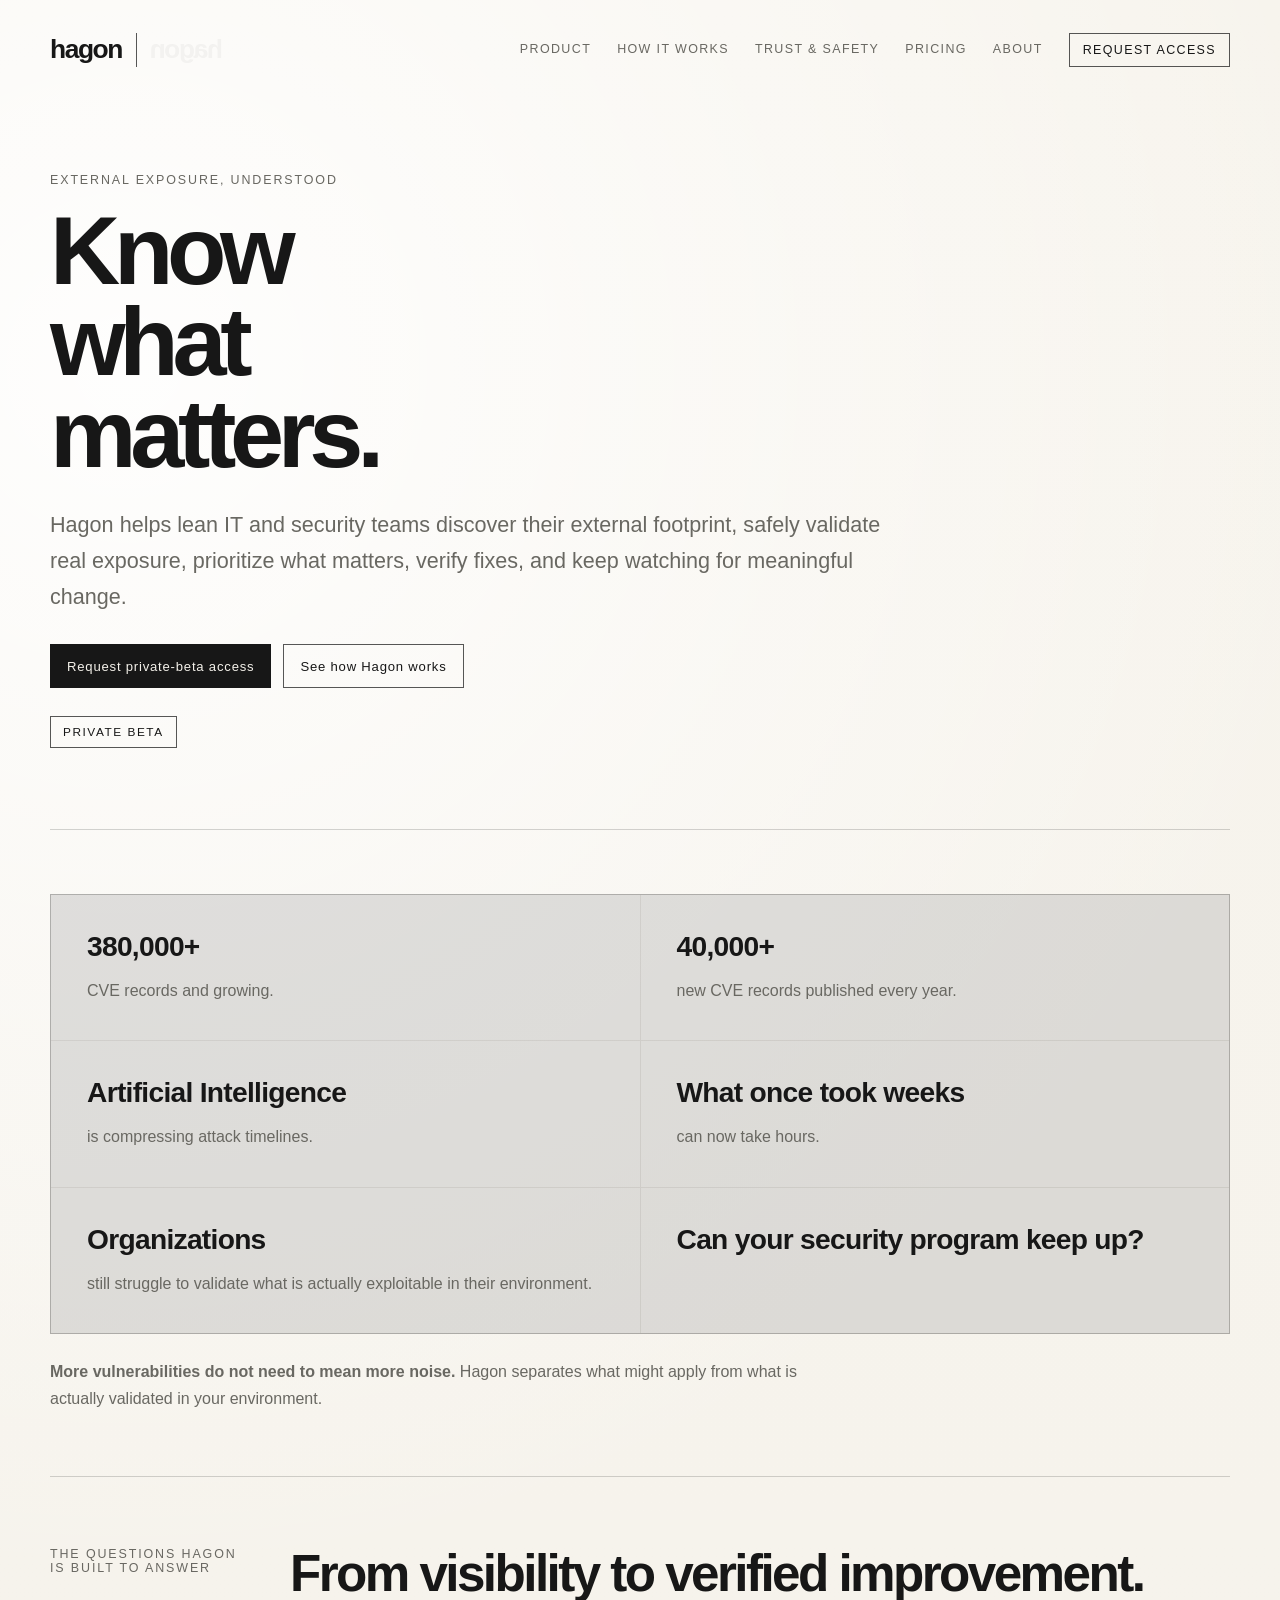
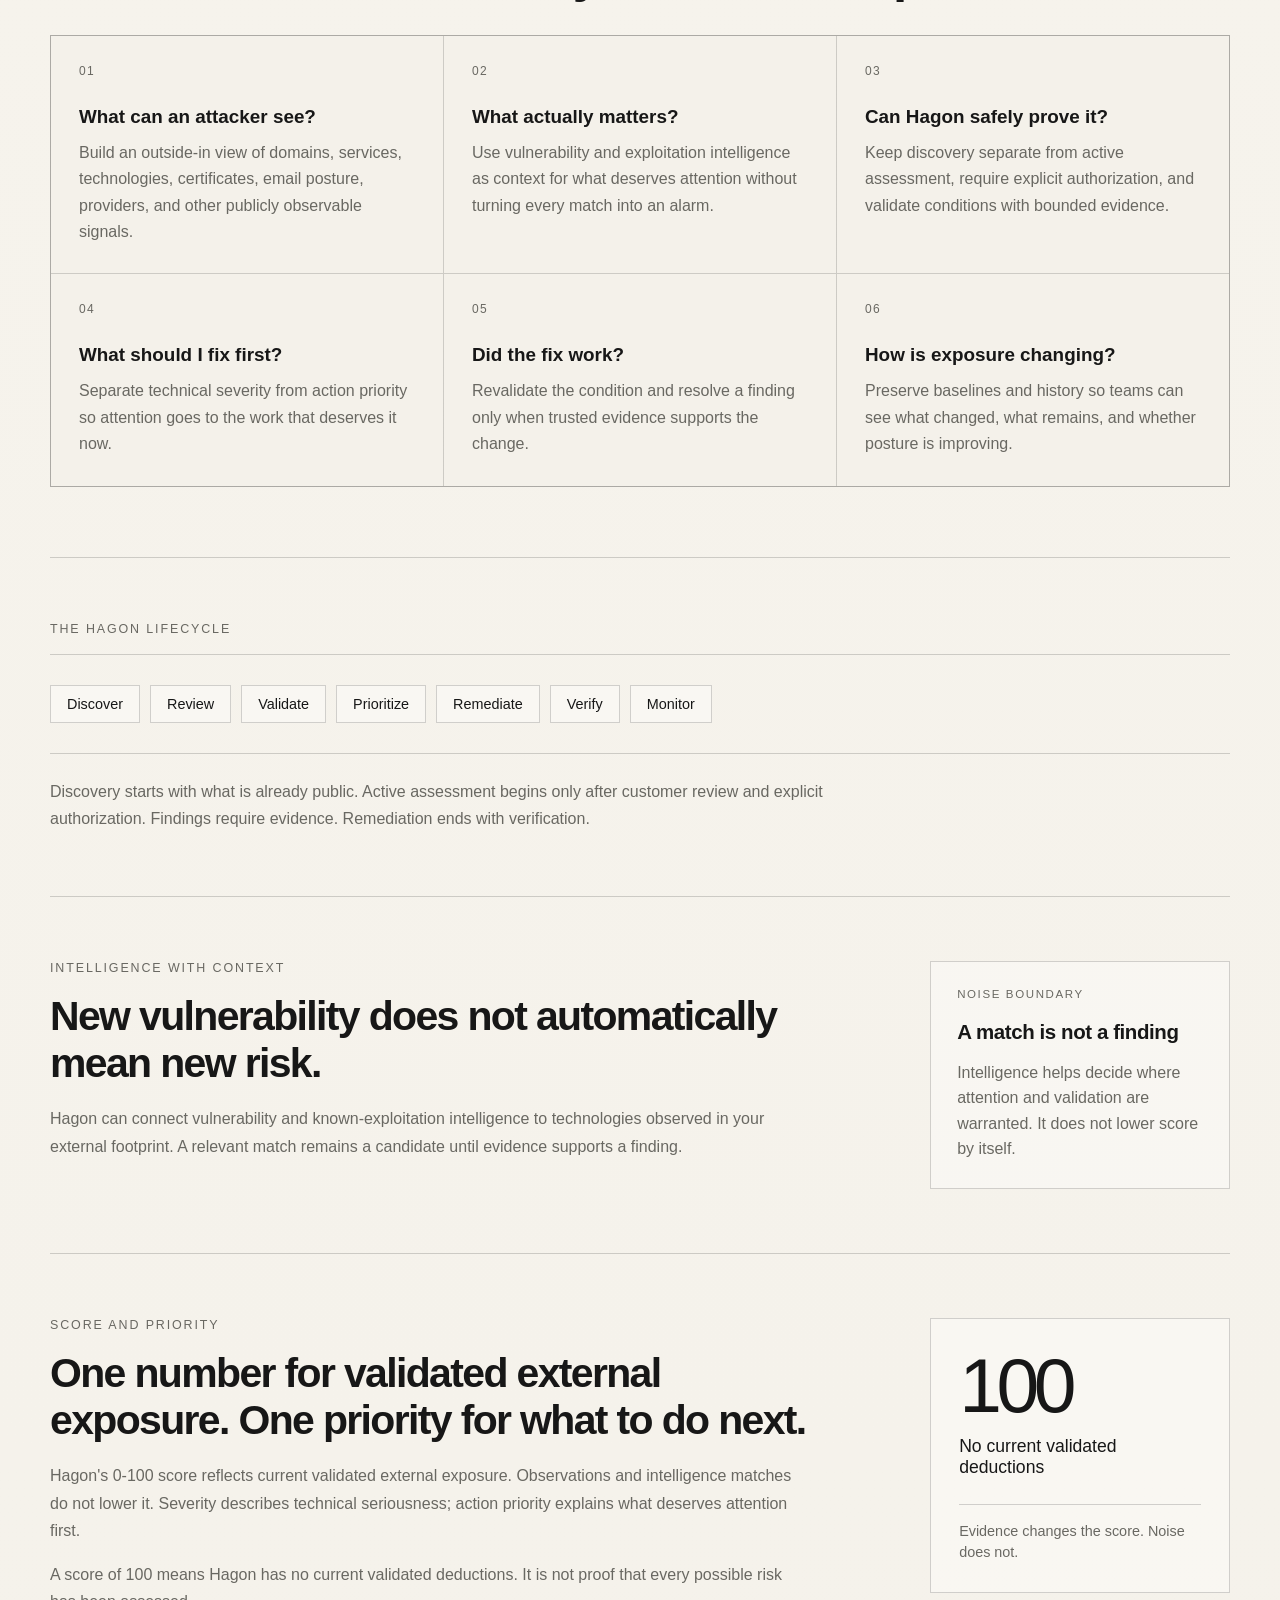
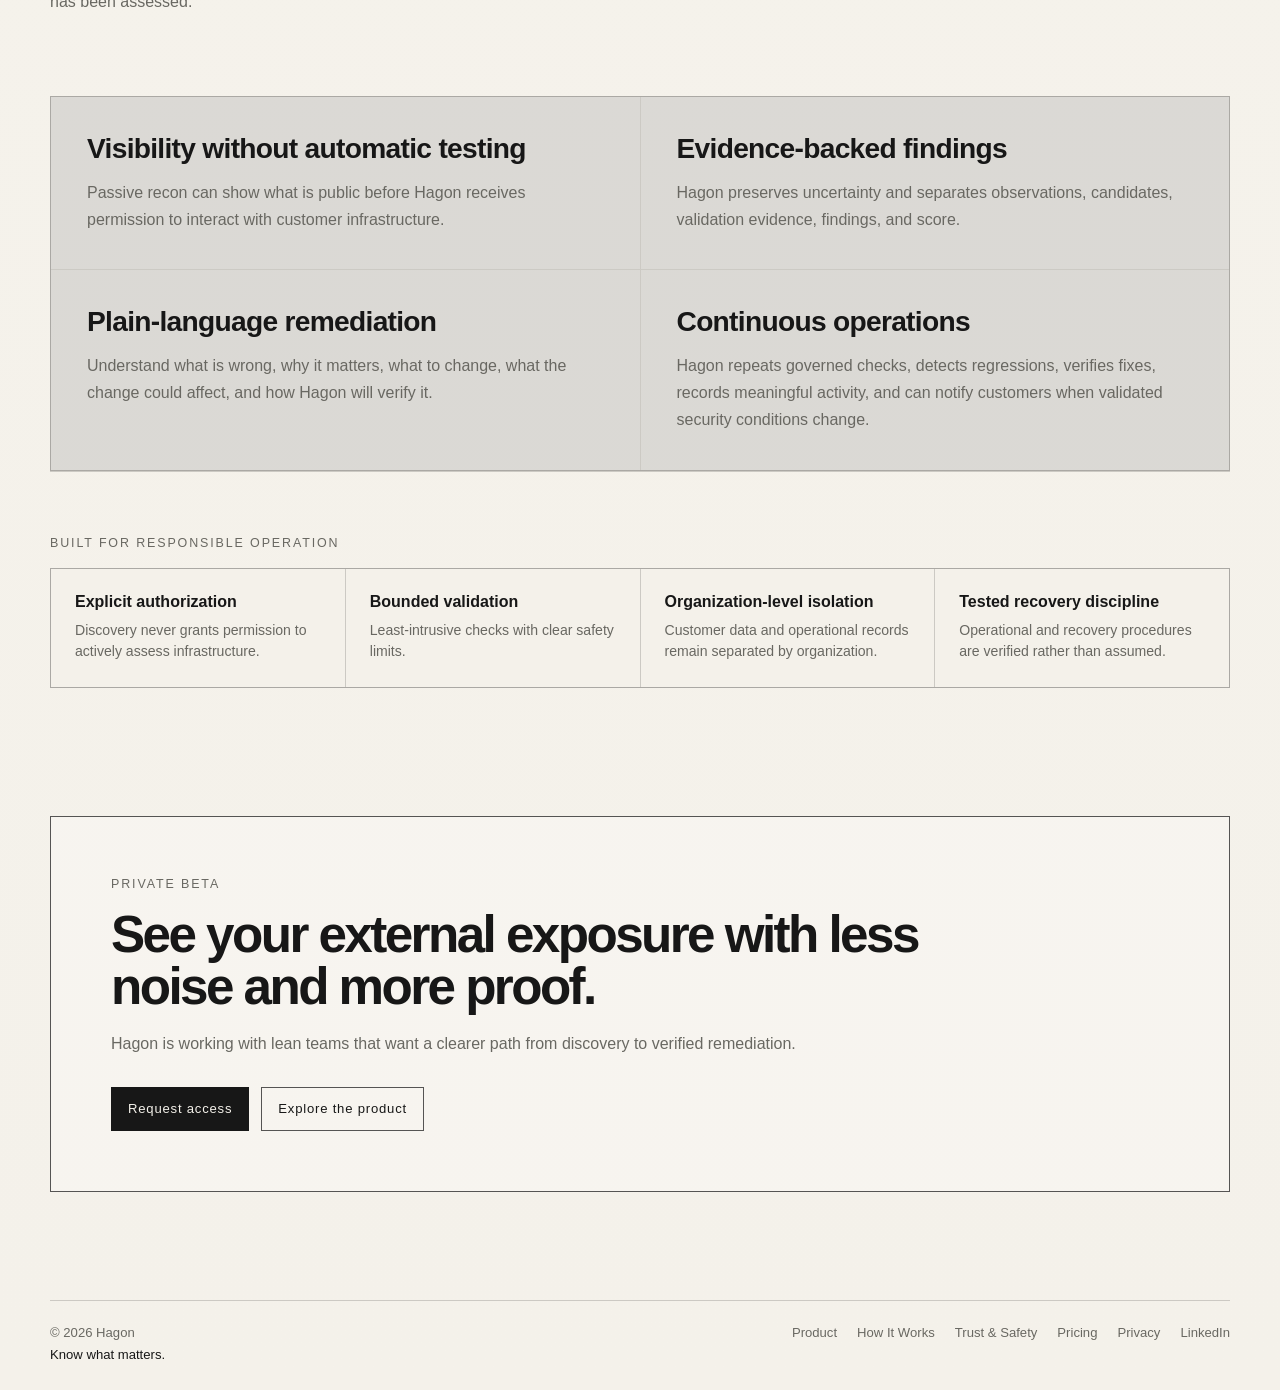
==== commit 3246d45b: "update" ====
--- a/index.html
+++ b/index.html
@@ -47,7 +47,11 @@
 <section aria-label="Why validation matters" class="proof-strip">
 <div class="principles">
 <article><h2>380,000+</h2><p>CVE records and growing.</p></article>
-<article><h2>Most organizations</h2><p>still struggle to validate exploitability.</p></article>
+<article><h2>40,000+</h2><p>new CVE records published every year.</p></article>
+<article><h2>Artificial Intelligence</h2><p>is compressing attack timelines.</p></article>
+<article><h2>What once took weeks</h2><p>can now take hours.</p></article>
+<article><h2>Organizations</h2><p>still struggle to validate what is actually exploitable in their environment.</p></article>
+<article><h2>Can your security program keep up?</h2></article>
 </div>
 <p class="flow-copy"><strong>More vulnerabilities do not need to mean more noise.</strong> Hagon separates what might apply from what is actually validated in your environment.</p>
 </section>
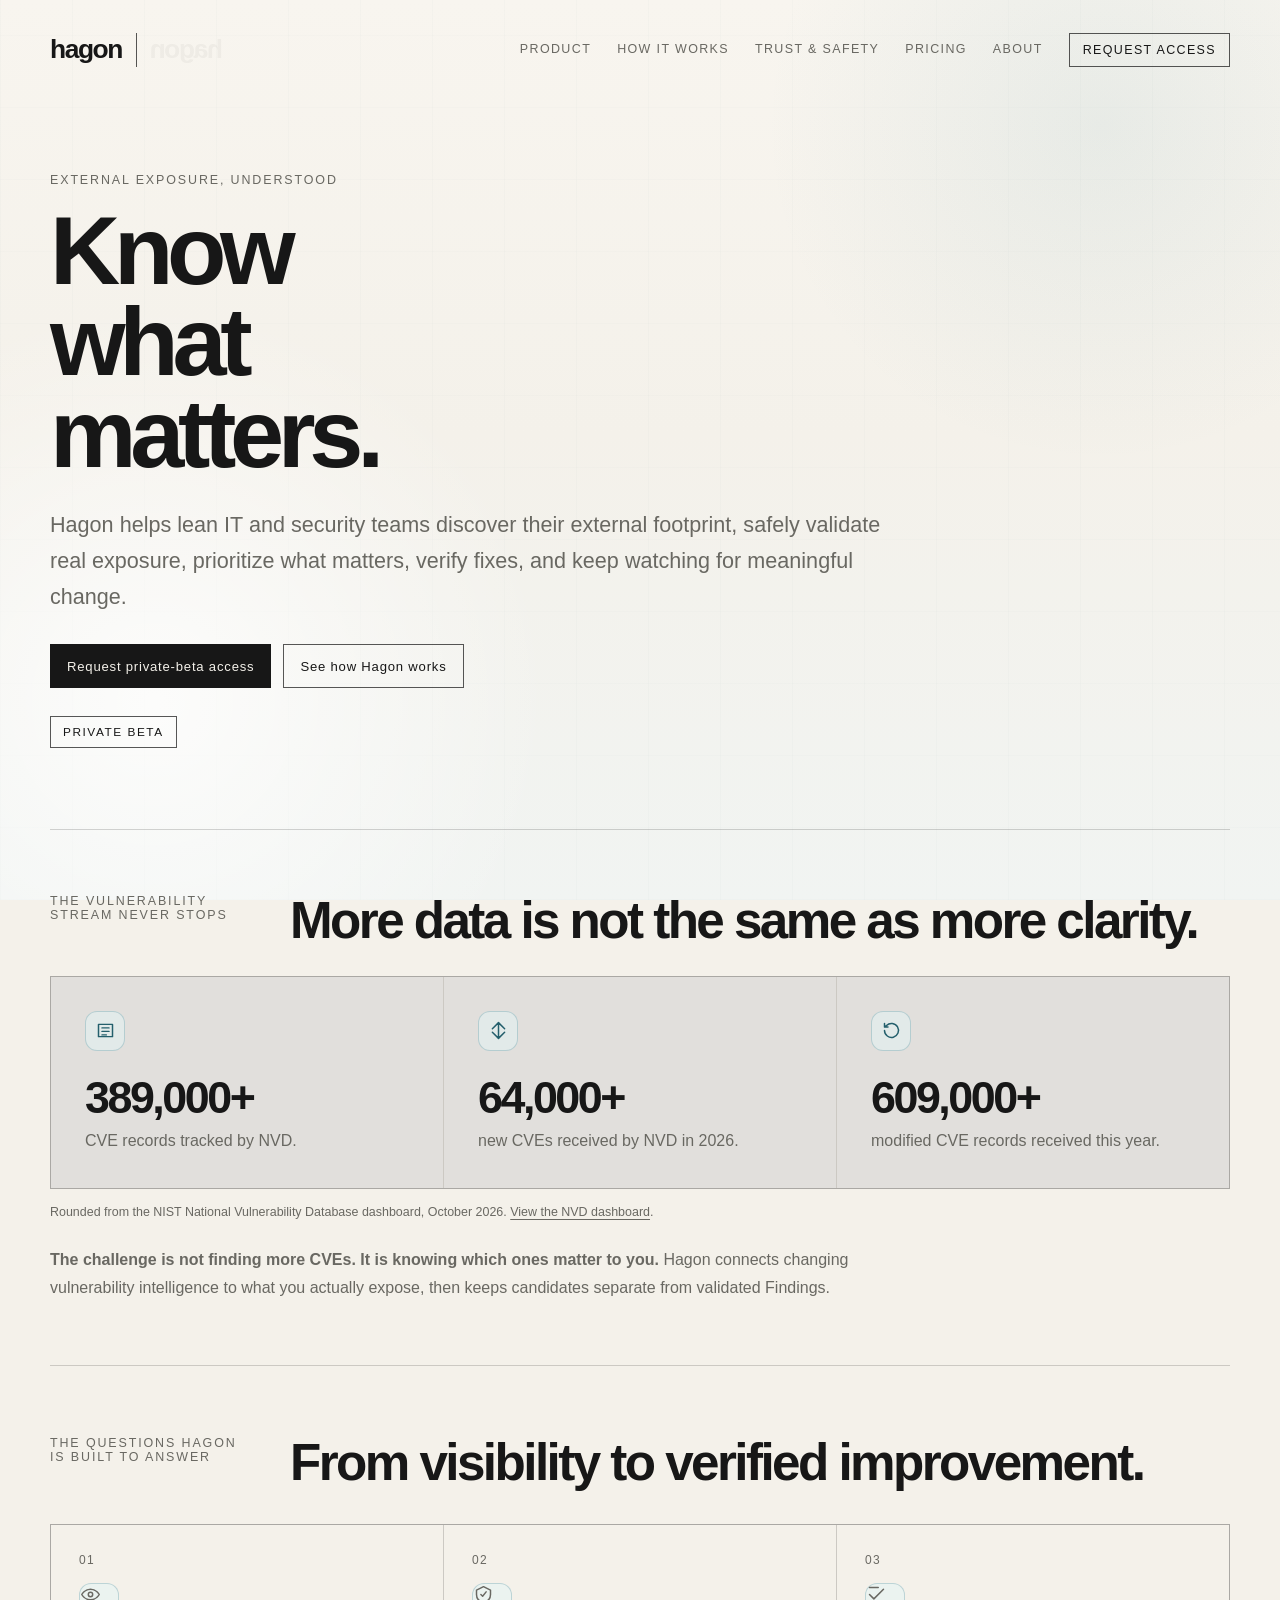
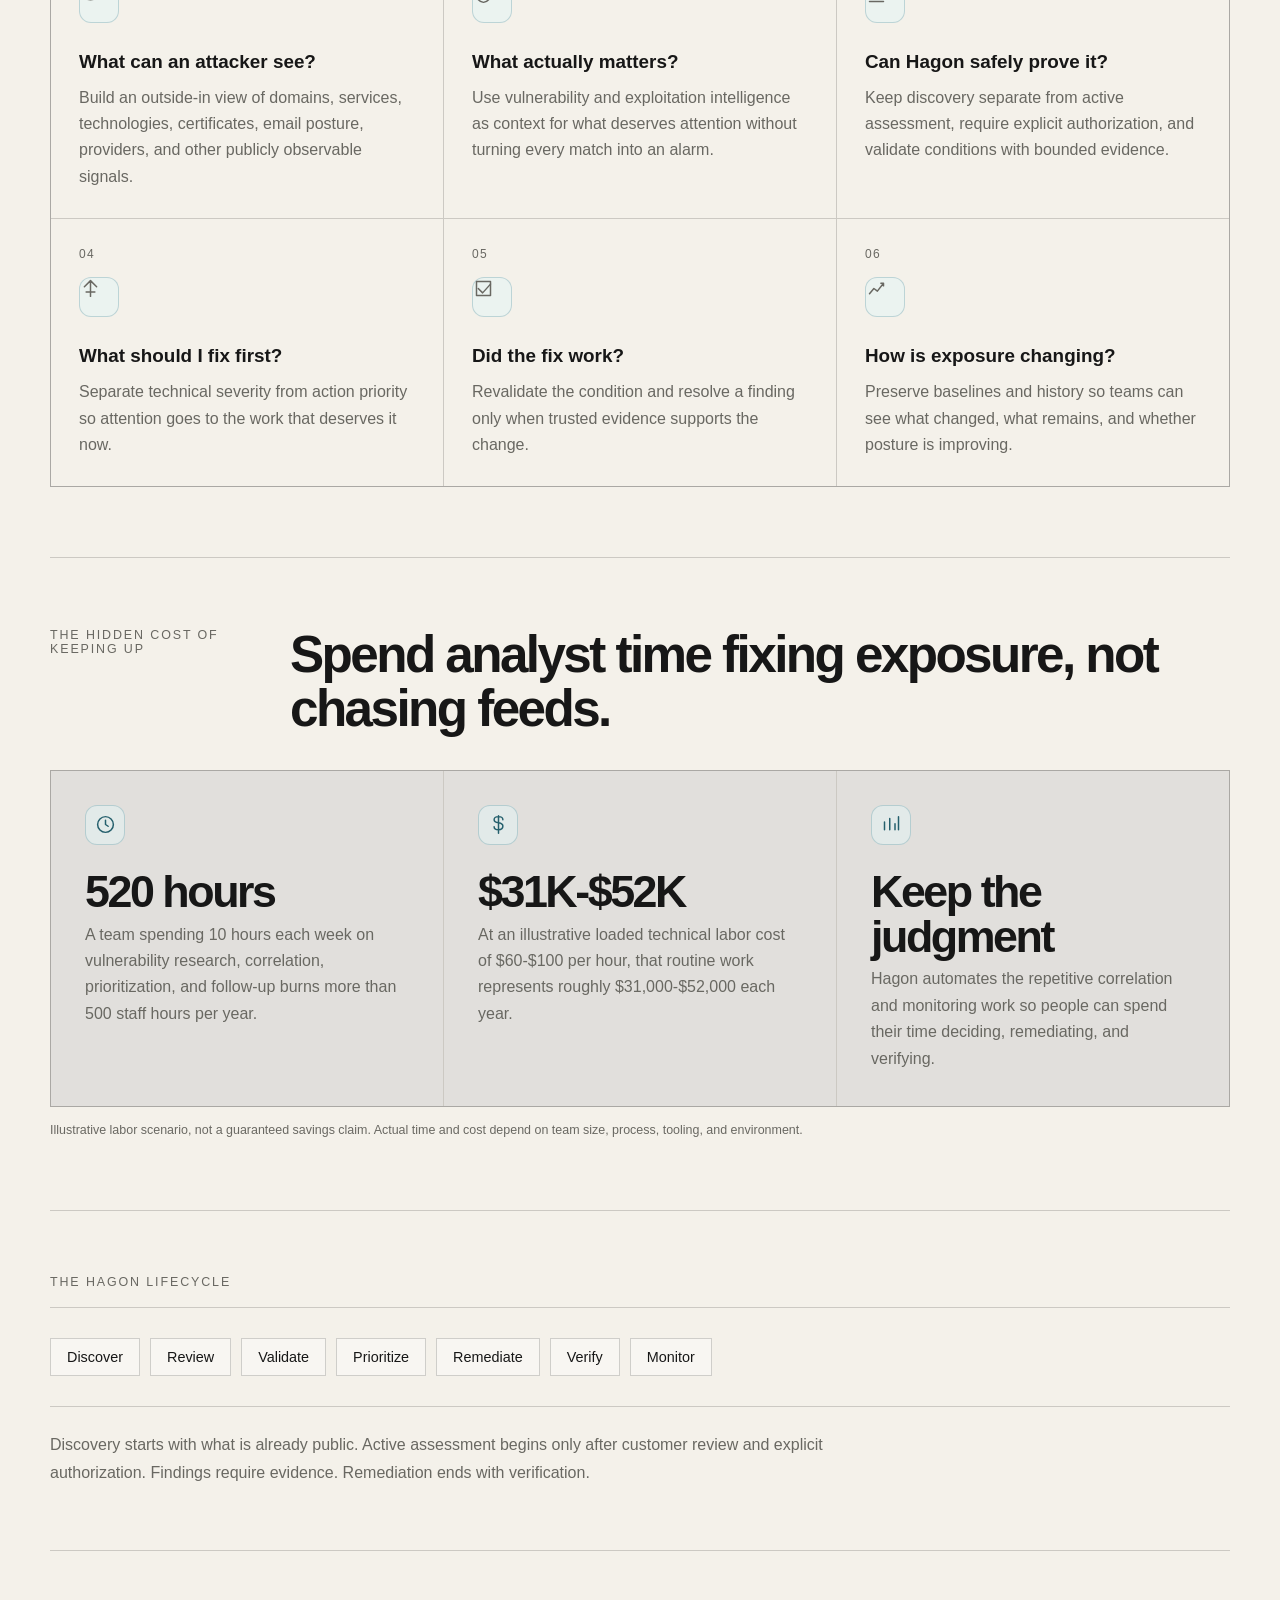
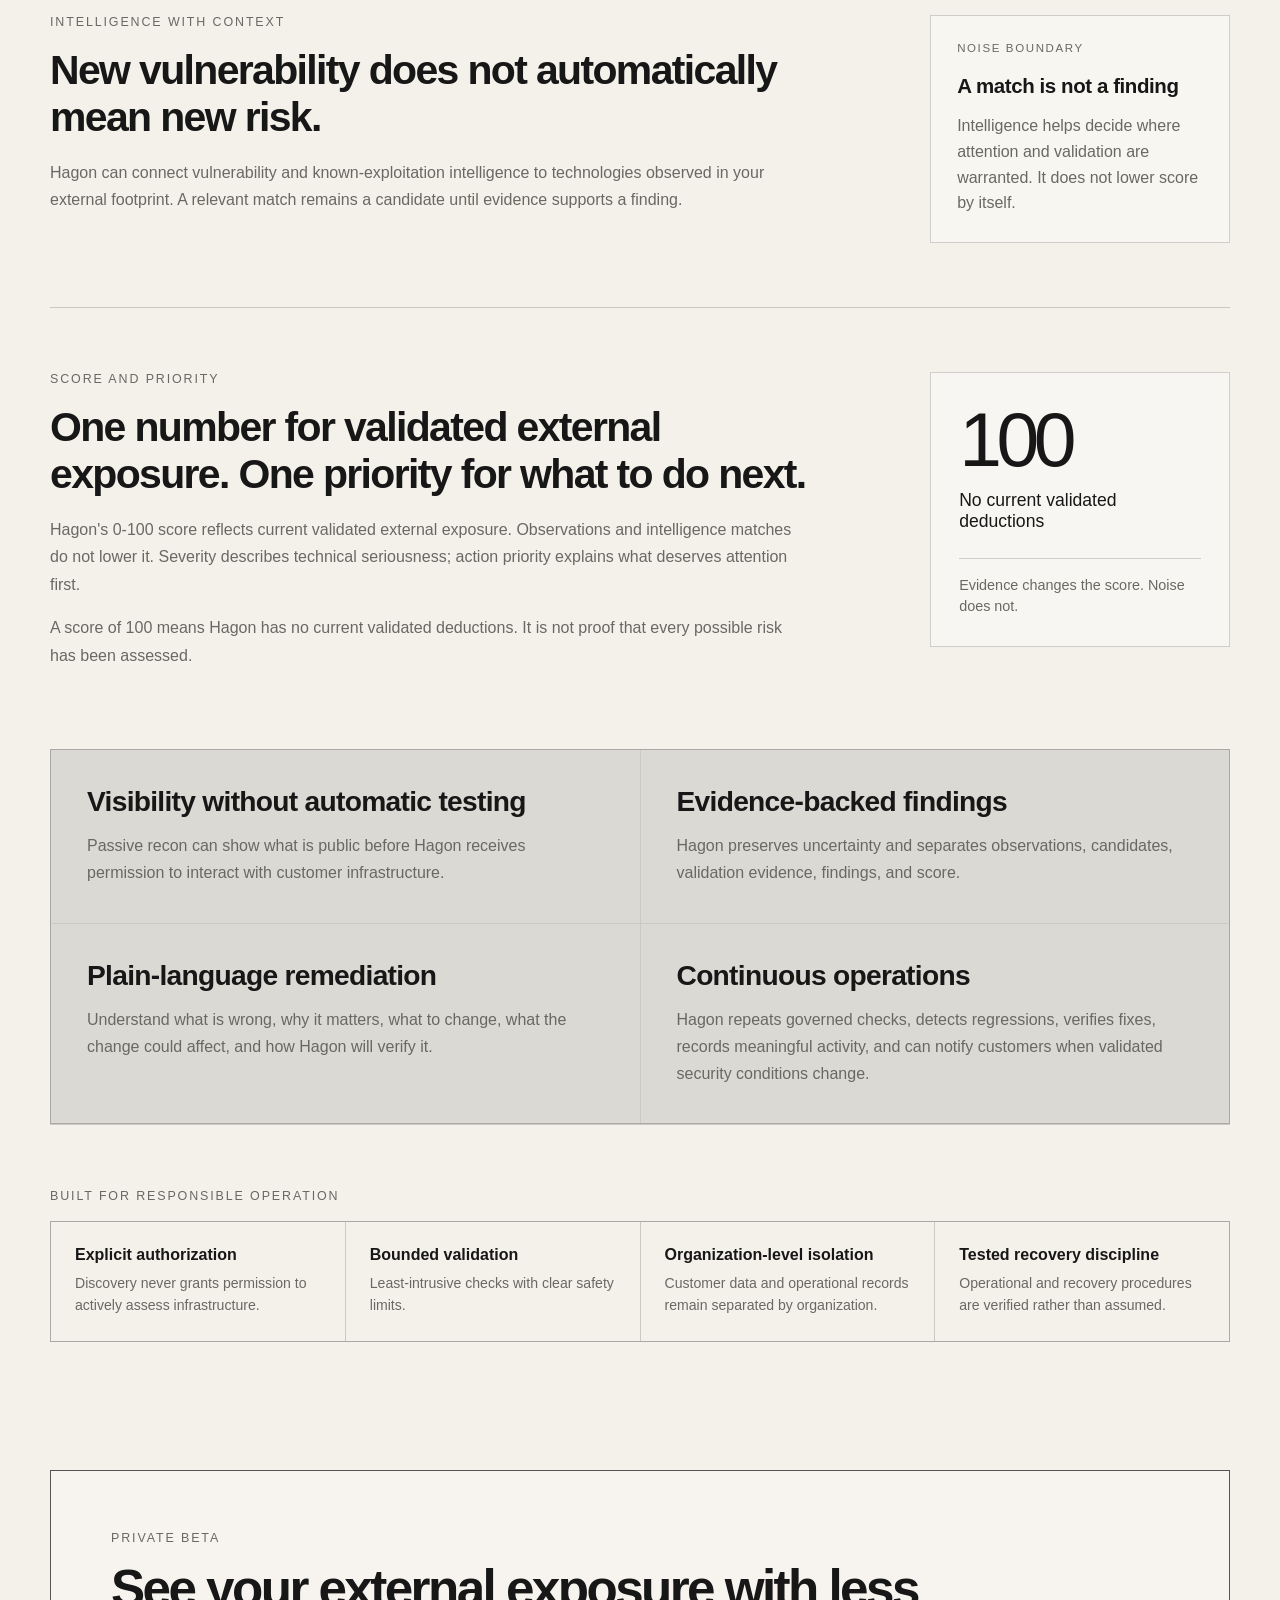
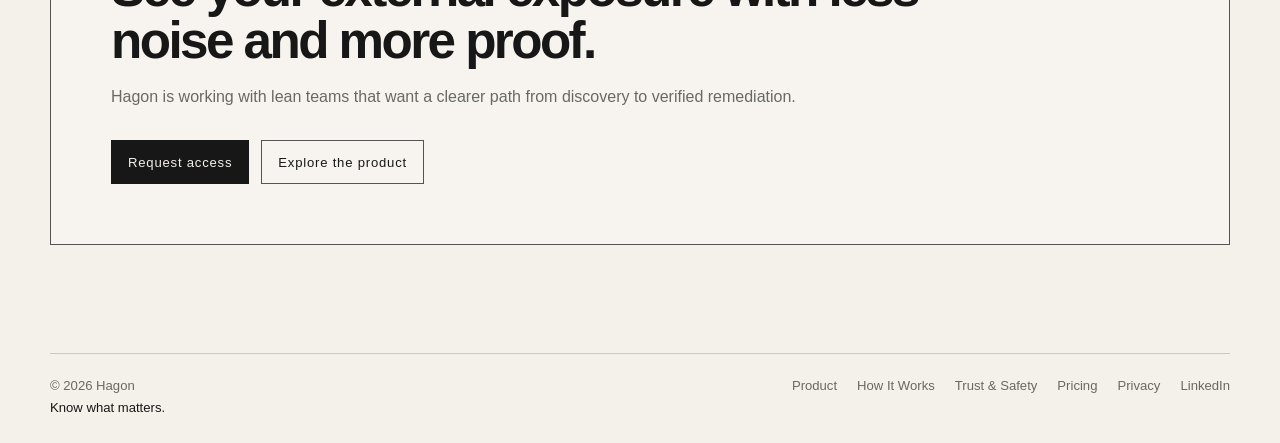
==== commit 8ccb92bc: "update" ====
--- a/index.html
+++ b/index.html
@@ -45,24 +45,32 @@
 <p class="status">Private beta</p>
 </section>
 <section aria-label="Why validation matters" class="proof-strip">
-<div class="principles">
-<article><h2>380,000+</h2><p>CVE records and growing.</p></article>
-<article><h2>40,000+</h2><p>new CVE records published every year.</p></article>
-<article><h2>Artificial Intelligence</h2><p>is compressing attack timelines.</p></article>
-<article><h2>What once took weeks</h2><p>can now take hours.</p></article>
-<article><h2>Organizations</h2><p>still struggle to validate what is actually exploitable in their environment.</p></article>
-<article><h2>Can your security program keep up?</h2></article>
+<div class="section-heading compact-heading"><p class="eyebrow">The vulnerability stream never stops</p><h2>More data is not the same as more clarity.</h2></div>
+<div class="stat-grid">
+<article><span class="icon-mark" aria-hidden="true"><svg viewBox="0 0 24 24"><path d="M4 5h16v14H4zM8 9h8M8 13h8M8 17h5"/></svg></span><strong>389,000+</strong><span>CVE records tracked by NVD.</span></article>
+<article><span class="icon-mark" aria-hidden="true"><svg viewBox="0 0 24 24"><path d="M12 3v18M5 10l7-7 7 7M5 14l7 7 7-7"/></svg></span><strong>64,000+</strong><span>new CVEs received by NVD in 2026.</span></article>
+<article><span class="icon-mark" aria-hidden="true"><svg viewBox="0 0 24 24"><path d="M4 12a8 8 0 1 0 2.3-5.7L4 8M4 4v4h4"/></svg></span><strong>609,000+</strong><span>modified CVE records received this year.</span></article>
 </div>
-<p class="flow-copy"><strong>More vulnerabilities do not need to mean more noise.</strong> Hagon separates what might apply from what is actually validated in your environment.</p>
+<p class="source-note">Rounded from the NIST National Vulnerability Database dashboard, October 2026. <a href="https://nvd.nist.gov/general/nvd-dashboard" rel="noopener noreferrer" target="_blank">View the NVD dashboard</a>.</p>
+<p class="flow-copy"><strong>The challenge is not finding more CVEs. It is knowing which ones matter to you.</strong> Hagon connects changing vulnerability intelligence to what you actually expose, then keeps candidates separate from validated Findings.</p>
 </section>
 <section aria-labelledby="questions-heading" class="question-grid"><div class="section-heading"><p class="eyebrow">The questions Hagon is built to answer</p><h2 id="questions-heading">From visibility to verified improvement.</h2></div><div class="question-cards">
-<article><span>01</span><h3>What can an attacker see?</h3><p>Build an outside-in view of domains, services, technologies, certificates, email posture, providers, and other publicly observable signals.</p></article>
-<article><span>02</span><h3>What actually matters?</h3><p>Use vulnerability and exploitation intelligence as context for what deserves attention without turning every match into an alarm.</p></article>
-<article><span>03</span><h3>Can Hagon safely prove it?</h3><p>Keep discovery separate from active assessment, require explicit authorization, and validate conditions with bounded evidence.</p></article>
-<article><span>04</span><h3>What should I fix first?</h3><p>Separate technical severity from action priority so attention goes to the work that deserves it now.</p></article>
-<article><span>05</span><h3>Did the fix work?</h3><p>Revalidate the condition and resolve a finding only when trusted evidence supports the change.</p></article>
-<article><span>06</span><h3>How is exposure changing?</h3><p>Preserve baselines and history so teams can see what changed, what remains, and whether posture is improving.</p></article>
+<article><span class="question-number">01</span><span class="icon-mark question-icon" aria-hidden="true"><svg viewBox="0 0 24 24"><path d="M2 12s3.5-6 10-6 10 6 10 6-3.5 6-10 6S2 12 2 12z"/><circle cx="12" cy="12" r="2.5"/></svg></span><h3>What can an attacker see?</h3><p>Build an outside-in view of domains, services, technologies, certificates, email posture, providers, and other publicly observable signals.</p></article>
+<article><span class="question-number">02</span><span class="icon-mark question-icon" aria-hidden="true"><svg viewBox="0 0 24 24"><path d="M12 3l8 4v5c0 5-3.4 8-8 9-4.6-1-8-4-8-9V7zM9 12l2 2 4-5"/></svg></span><h3>What actually matters?</h3><p>Use vulnerability and exploitation intelligence as context for what deserves attention without turning every match into an alarm.</p></article>
+<article><span class="question-number">03</span><span class="icon-mark question-icon" aria-hidden="true"><svg viewBox="0 0 24 24"><path d="M4 12l5 5L20 6M4 4h10M4 20h16"/></svg></span><h3>Can Hagon safely prove it?</h3><p>Keep discovery separate from active assessment, require explicit authorization, and validate conditions with bounded evidence.</p></article>
+<article><span class="question-number">04</span><span class="icon-mark question-icon" aria-hidden="true"><svg viewBox="0 0 24 24"><path d="M12 3v18M5 10l7-7 7 7M7 16h10"/></svg></span><h3>What should I fix first?</h3><p>Separate technical severity from action priority so attention goes to the work that deserves it now.</p></article>
+<article><span class="question-number">05</span><span class="icon-mark question-icon" aria-hidden="true"><svg viewBox="0 0 24 24"><path d="M20 7l-9 10-5-5"/><path d="M4 4h16v16H4z"/></svg></span><h3>Did the fix work?</h3><p>Revalidate the condition and resolve a finding only when trusted evidence supports the change.</p></article>
+<article><span class="question-number">06</span><span class="icon-mark question-icon" aria-hidden="true"><svg viewBox="0 0 24 24"><path d="M4 18l5-6 4 3 7-9M17 6h3v3"/></svg></span><h3>How is exposure changing?</h3><p>Preserve baselines and history so teams can see what changed, what remains, and whether posture is improving.</p></article>
 </div></section>
+<section class="labor-section" aria-labelledby="labor-heading">
+<div class="section-heading"><p class="eyebrow">The hidden cost of keeping up</p><h2 id="labor-heading">Spend analyst time fixing exposure, not chasing feeds.</h2></div>
+<div class="labor-grid">
+<article><span class="icon-mark" aria-hidden="true"><svg viewBox="0 0 24 24"><circle cx="12" cy="12" r="9"/><path d="M12 7v5l3 2"/></svg></span><strong>520 hours</strong><span>A team spending 10 hours each week on vulnerability research, correlation, prioritization, and follow-up burns more than 500 staff hours per year.</span></article>
+<article><span class="icon-mark" aria-hidden="true"><svg viewBox="0 0 24 24"><path d="M12 2v20M17 6.5c0-2-2-3.5-5-3.5S7 4.3 7 6.5s1.7 3 5 3.5 5 1.4 5 3.8S15 18 12 18s-5-1.5-5-3.5"/></svg></span><strong>$31K-$52K</strong><span>At an illustrative loaded technical labor cost of $60-$100 per hour, that routine work represents roughly $31,000-$52,000 each year.</span></article>
+<article><span class="icon-mark" aria-hidden="true"><svg viewBox="0 0 24 24"><path d="M4 18V9m6 9V5m6 13v-7m4 7V3"/></svg></span><strong>Keep the judgment</strong><span>Hagon automates the repetitive correlation and monitoring work so people can spend their time deciding, remediating, and verifying.</span></article>
+</div>
+<p class="source-note">Illustrative labor scenario, not a guaranteed savings claim. Actual time and cost depend on team size, process, tooling, and environment.</p>
+</section>
 <section class="flow-section"><p class="eyebrow">The Hagon lifecycle</p><div class="flow-line large-flow"><span>Discover</span><span>Review</span><span>Validate</span><span>Prioritize</span><span>Remediate</span><span>Verify</span><span>Monitor</span></div><p class="flow-copy">Discovery starts with what is already public. Active assessment begins only after customer review and explicit authorization. Findings require evidence. Remediation ends with verification.</p></section>
 <section class="feature-section"><div class="feature-copy"><p class="eyebrow">Intelligence with context</p><h2>New vulnerability does not automatically mean new risk.</h2><p>Hagon can connect vulnerability and known-exploitation intelligence to technologies observed in your external footprint. A relevant match remains a candidate until evidence supports a finding.</p></div><div class="feature-panel"><p class="panel-label">Noise boundary</p><strong>A match is not a finding</strong><p>Intelligence helps decide where attention and validation are warranted. It does not lower score by itself.</p></div></section>
 <section class="feature-section"><div class="feature-copy"><p class="eyebrow">Score and priority</p><h2>One number for validated external exposure. One priority for what to do next.</h2><p>Hagon's 0-100 score reflects current validated external exposure. Observations and intelligence matches do not lower it. Severity describes technical seriousness; action priority explains what deserves attention first.</p><p>A score of 100 means Hagon has no current validated deductions. It is not proof that every possible risk has been assessed.</p></div><div aria-label="Hagon score explanation" class="score-card"><span class="score-value">100</span><span class="score-label">No current validated deductions</span><span class="score-note">Evidence changes the score. Noise does not.</span></div></section>
--- a/site.css
+++ b/site.css
@@ -132,3 +132,34 @@
   .pricing-section-head .eyebrow{grid-row:auto;margin-top:0}
   .pricing-assurances{grid-template-columns:1fr}
 }
+
+/* 2026-10 launch-readiness visual refresh */
+body{
+  background:
+    radial-gradient(circle at 86% 14%,rgba(71,139,154,.085),transparent 25%),
+    radial-gradient(circle at 12% 78%,rgba(255,255,255,.78),transparent 30%),
+    repeating-linear-gradient(90deg,rgba(39,91,102,.018) 0,rgba(39,91,102,.018) 1px,transparent 1px,transparent 72px),
+    repeating-linear-gradient(0deg,rgba(39,91,102,.014) 0,rgba(39,91,102,.014) 1px,transparent 1px,transparent 72px),
+    linear-gradient(180deg,#f8f5ef 0%,var(--bg) 48%,#f1f4f2 100%);
+  background-attachment:fixed;
+}
+.icon-mark{width:40px;height:40px;display:inline-flex;align-items:center;justify-content:center;border:1px solid rgba(50,119,134,.25);background:rgba(225,244,247,.48);border-radius:12px;color:#245f6c;flex:0 0 auto}
+.icon-mark svg{width:21px;height:21px;fill:none;stroke:currentColor;stroke-width:1.7;stroke-linecap:round;stroke-linejoin:round}
+.compact-heading{margin-bottom:28px}
+.stat-grid,.labor-grid{display:grid;grid-template-columns:repeat(3,minmax(0,1fr));gap:1px;background:var(--line);border:1px solid var(--line)}
+.stat-grid article,.labor-grid article{padding:clamp(24px,3vw,34px);background:rgba(255,255,255,.42)}
+.stat-grid strong,.labor-grid strong{display:block;margin:24px 0 8px;font-size:clamp(2rem,3.5vw,3.35rem);line-height:1;letter-spacing:-.055em;font-weight:560}
+.stat-grid article>span:last-child,.labor-grid article>span:last-child{display:block;color:var(--muted);line-height:1.65}
+.source-note{margin:14px 0 0;color:var(--muted);font-size:.78rem;line-height:1.55}
+.source-note a{text-underline-offset:3px}
+.labor-section{padding:70px 0;border-top:1px solid var(--line)}
+.question-cards article{position:relative}
+.question-cards .question-number{margin-bottom:16px}
+.question-icon{margin-bottom:22px}
+.founding-offer{display:grid;grid-template-columns:auto minmax(0,1fr) auto;gap:24px;align-items:center;margin:0 0 64px;padding:clamp(24px,3.5vw,38px);border:1px solid var(--line-strong);background:linear-gradient(135deg,rgba(255,255,255,.62),rgba(225,244,247,.34))}
+.founding-offer .eyebrow{margin-bottom:10px}
+.founding-offer h2{margin:0;font-size:clamp(1.8rem,3.2vw,3.1rem);line-height:1.06;letter-spacing:-.045em;font-weight:550}
+.founding-offer p:not(.eyebrow){max-width:760px;margin:14px 0 0;color:var(--muted);line-height:1.65}
+.founding-offer .button{white-space:nowrap}
+@media(max-width:900px){.stat-grid,.labor-grid{grid-template-columns:1fr}.founding-offer{grid-template-columns:auto 1fr}.founding-offer .button{grid-column:1 / -1;justify-self:start}}
+@media(max-width:600px){.founding-offer{grid-template-columns:1fr}.founding-offer .button{justify-self:stretch}.stat-grid strong,.labor-grid strong{font-size:2.4rem}}
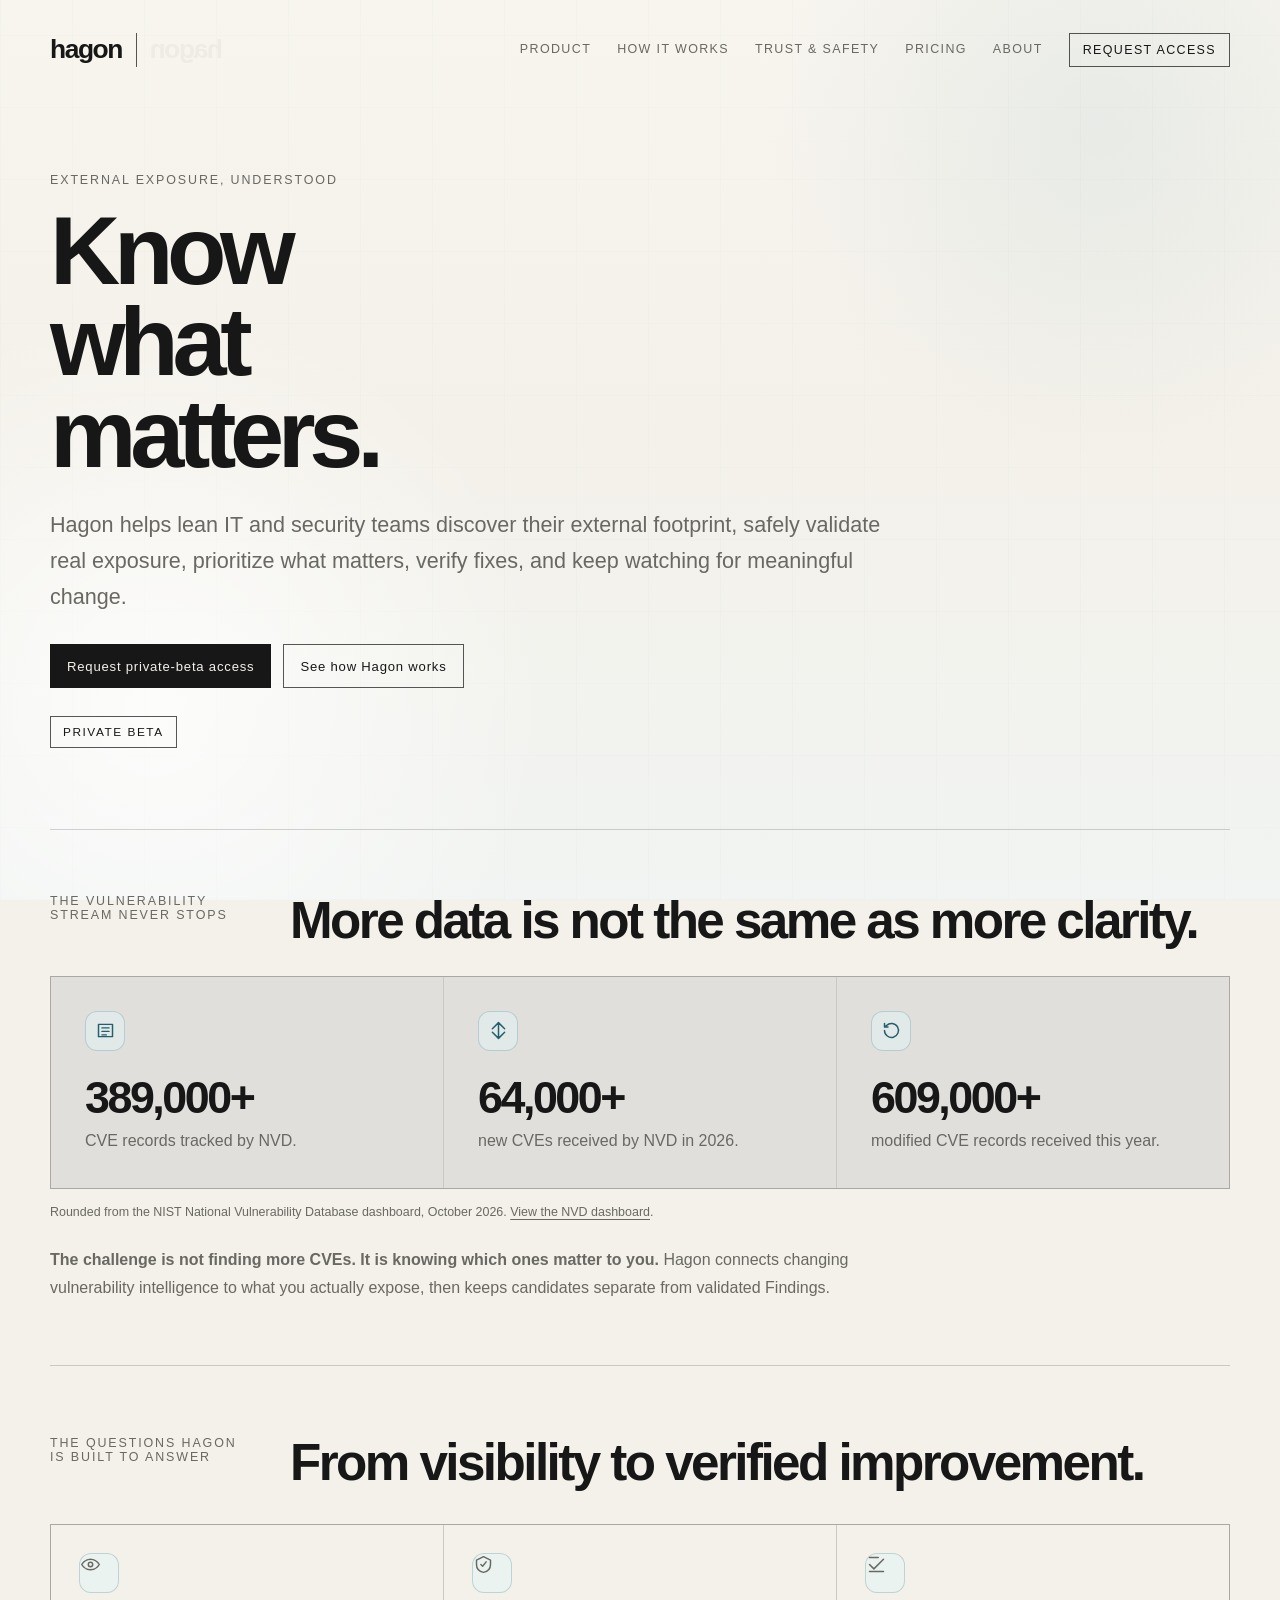
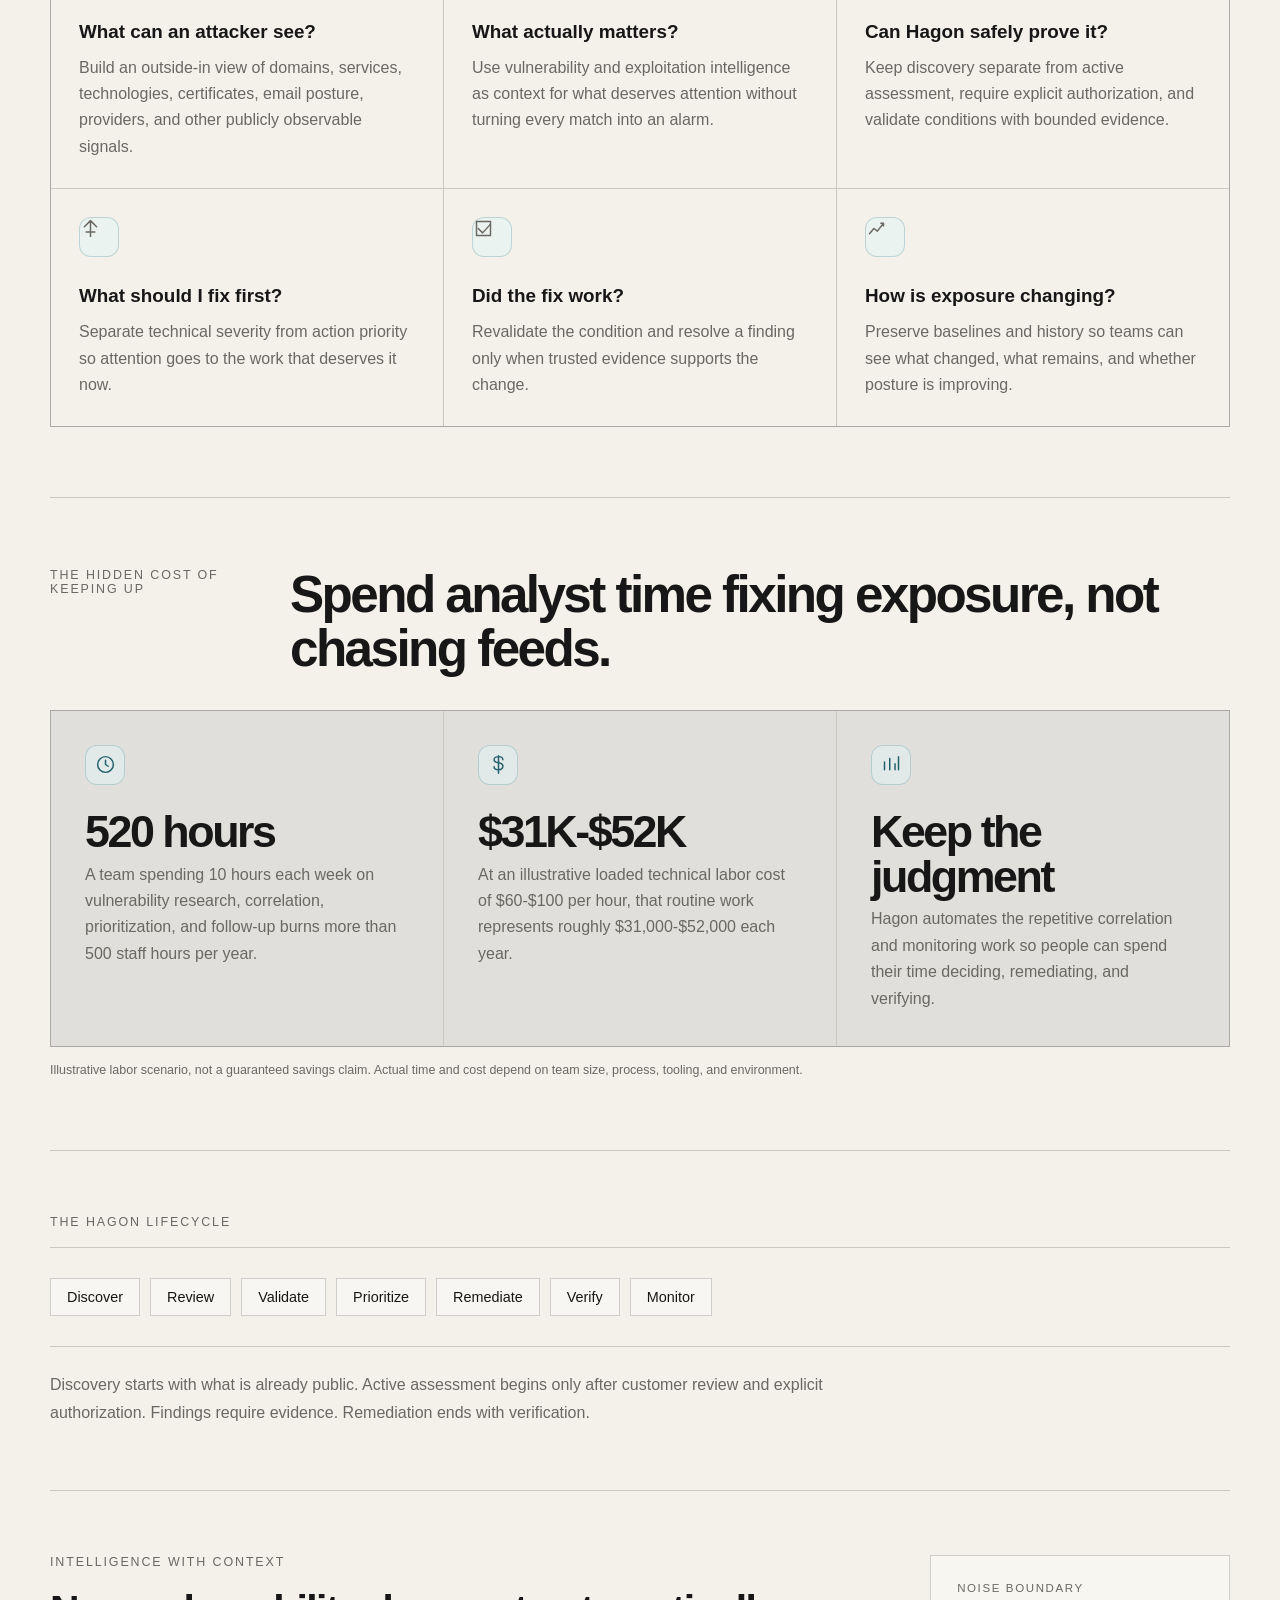
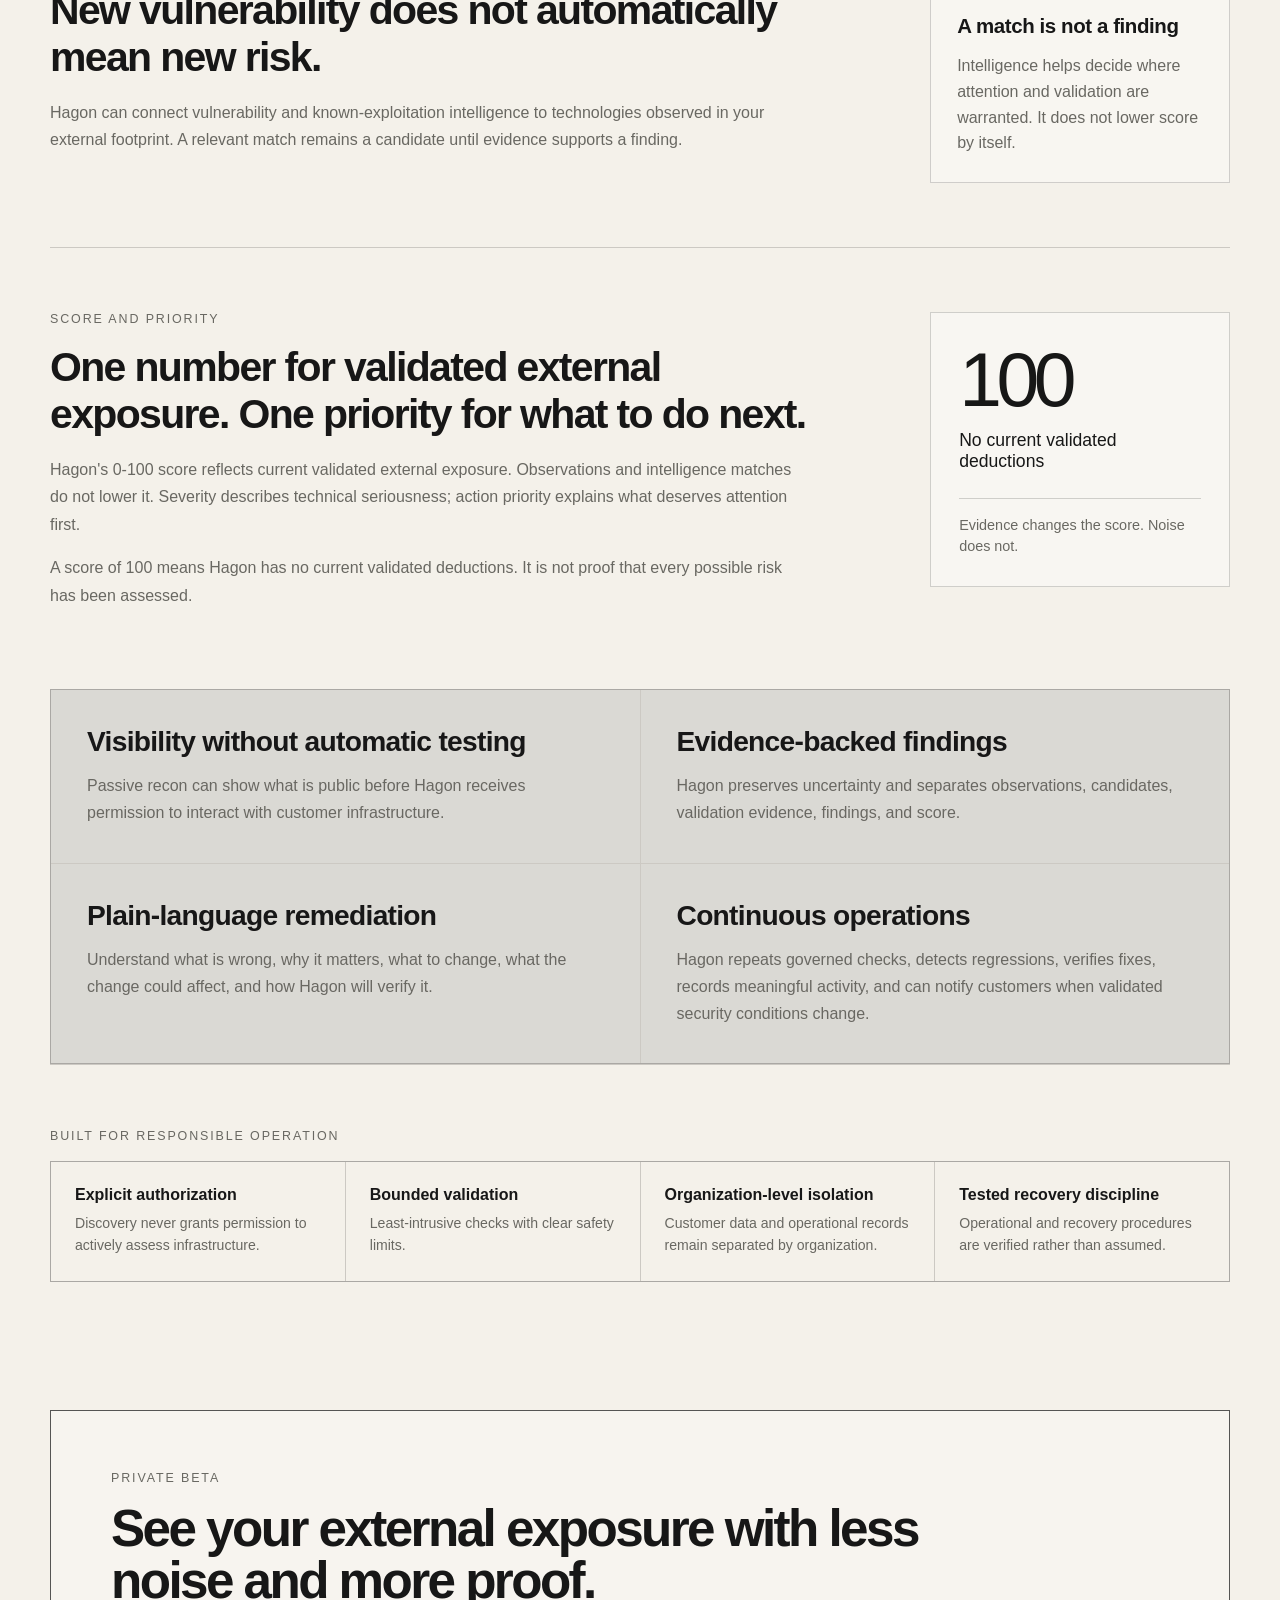
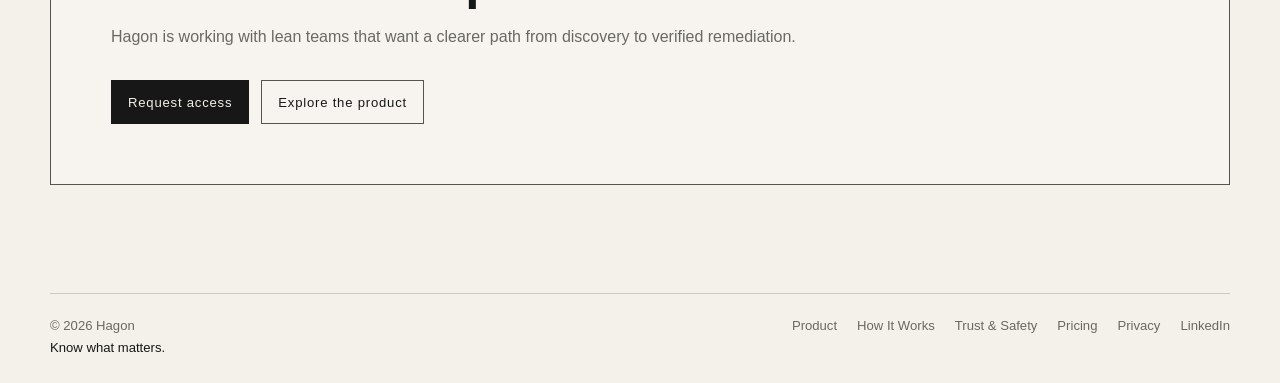
==== commit baf92e81: "update" ====
--- a/index.html
+++ b/index.html
@@ -55,12 +55,12 @@
 <p class="flow-copy"><strong>The challenge is not finding more CVEs. It is knowing which ones matter to you.</strong> Hagon connects changing vulnerability intelligence to what you actually expose, then keeps candidates separate from validated Findings.</p>
 </section>
 <section aria-labelledby="questions-heading" class="question-grid"><div class="section-heading"><p class="eyebrow">The questions Hagon is built to answer</p><h2 id="questions-heading">From visibility to verified improvement.</h2></div><div class="question-cards">
-<article><span class="question-number">01</span><span class="icon-mark question-icon" aria-hidden="true"><svg viewBox="0 0 24 24"><path d="M2 12s3.5-6 10-6 10 6 10 6-3.5 6-10 6S2 12 2 12z"/><circle cx="12" cy="12" r="2.5"/></svg></span><h3>What can an attacker see?</h3><p>Build an outside-in view of domains, services, technologies, certificates, email posture, providers, and other publicly observable signals.</p></article>
-<article><span class="question-number">02</span><span class="icon-mark question-icon" aria-hidden="true"><svg viewBox="0 0 24 24"><path d="M12 3l8 4v5c0 5-3.4 8-8 9-4.6-1-8-4-8-9V7zM9 12l2 2 4-5"/></svg></span><h3>What actually matters?</h3><p>Use vulnerability and exploitation intelligence as context for what deserves attention without turning every match into an alarm.</p></article>
-<article><span class="question-number">03</span><span class="icon-mark question-icon" aria-hidden="true"><svg viewBox="0 0 24 24"><path d="M4 12l5 5L20 6M4 4h10M4 20h16"/></svg></span><h3>Can Hagon safely prove it?</h3><p>Keep discovery separate from active assessment, require explicit authorization, and validate conditions with bounded evidence.</p></article>
-<article><span class="question-number">04</span><span class="icon-mark question-icon" aria-hidden="true"><svg viewBox="0 0 24 24"><path d="M12 3v18M5 10l7-7 7 7M7 16h10"/></svg></span><h3>What should I fix first?</h3><p>Separate technical severity from action priority so attention goes to the work that deserves it now.</p></article>
-<article><span class="question-number">05</span><span class="icon-mark question-icon" aria-hidden="true"><svg viewBox="0 0 24 24"><path d="M20 7l-9 10-5-5"/><path d="M4 4h16v16H4z"/></svg></span><h3>Did the fix work?</h3><p>Revalidate the condition and resolve a finding only when trusted evidence supports the change.</p></article>
-<article><span class="question-number">06</span><span class="icon-mark question-icon" aria-hidden="true"><svg viewBox="0 0 24 24"><path d="M4 18l5-6 4 3 7-9M17 6h3v3"/></svg></span><h3>How is exposure changing?</h3><p>Preserve baselines and history so teams can see what changed, what remains, and whether posture is improving.</p></article>
+<article><span class="icon-mark question-icon" aria-hidden="true"><svg viewBox="0 0 24 24"><path d="M2 12s3.5-6 10-6 10 6 10 6-3.5 6-10 6S2 12 2 12z"/><circle cx="12" cy="12" r="2.5"/></svg></span><h3>What can an attacker see?</h3><p>Build an outside-in view of domains, services, technologies, certificates, email posture, providers, and other publicly observable signals.</p></article>
+<article><span class="icon-mark question-icon" aria-hidden="true"><svg viewBox="0 0 24 24"><path d="M12 3l8 4v5c0 5-3.4 8-8 9-4.6-1-8-4-8-9V7zM9 12l2 2 4-5"/></svg></span><h3>What actually matters?</h3><p>Use vulnerability and exploitation intelligence as context for what deserves attention without turning every match into an alarm.</p></article>
+<article><span class="icon-mark question-icon" aria-hidden="true"><svg viewBox="0 0 24 24"><path d="M4 12l5 5L20 6M4 4h10M4 20h16"/></svg></span><h3>Can Hagon safely prove it?</h3><p>Keep discovery separate from active assessment, require explicit authorization, and validate conditions with bounded evidence.</p></article>
+<article><span class="icon-mark question-icon" aria-hidden="true"><svg viewBox="0 0 24 24"><path d="M12 3v18M5 10l7-7 7 7M7 16h10"/></svg></span><h3>What should I fix first?</h3><p>Separate technical severity from action priority so attention goes to the work that deserves it now.</p></article>
+<article><span class="icon-mark question-icon" aria-hidden="true"><svg viewBox="0 0 24 24"><path d="M20 7l-9 10-5-5"/><path d="M4 4h16v16H4z"/></svg></span><h3>Did the fix work?</h3><p>Revalidate the condition and resolve a finding only when trusted evidence supports the change.</p></article>
+<article><span class="icon-mark question-icon" aria-hidden="true"><svg viewBox="0 0 24 24"><path d="M4 18l5-6 4 3 7-9M17 6h3v3"/></svg></span><h3>How is exposure changing?</h3><p>Preserve baselines and history so teams can see what changed, what remains, and whether posture is improving.</p></article>
 </div></section>
 <section class="labor-section" aria-labelledby="labor-heading">
 <div class="section-heading"><p class="eyebrow">The hidden cost of keeping up</p><h2 id="labor-heading">Spend analyst time fixing exposure, not chasing feeds.</h2></div>
--- a/site.css
+++ b/site.css
@@ -143,8 +143,8 @@
     linear-gradient(180deg,#f8f5ef 0%,var(--bg) 48%,#f1f4f2 100%);
   background-attachment:fixed;
 }
-.icon-mark{width:40px;height:40px;display:inline-flex;align-items:center;justify-content:center;border:1px solid rgba(50,119,134,.25);background:rgba(225,244,247,.48);border-radius:12px;color:#245f6c;flex:0 0 auto}
-.icon-mark svg{width:21px;height:21px;fill:none;stroke:currentColor;stroke-width:1.7;stroke-linecap:round;stroke-linejoin:round}
+.icon-mark{width:40px;height:40px;display:inline-grid;place-items:center;border:1px solid rgba(50,119,134,.25);background:rgba(225,244,247,.48);border-radius:12px;color:#245f6c;flex:0 0 auto;line-height:0}
+.icon-mark svg{display:block;width:21px;height:21px;fill:none;stroke:currentColor;stroke-width:1.7;stroke-linecap:round;stroke-linejoin:round}
 .compact-heading{margin-bottom:28px}
 .stat-grid,.labor-grid{display:grid;grid-template-columns:repeat(3,minmax(0,1fr));gap:1px;background:var(--line);border:1px solid var(--line)}
 .stat-grid article,.labor-grid article{padding:clamp(24px,3vw,34px);background:rgba(255,255,255,.42)}
@@ -154,12 +154,7 @@
 .source-note a{text-underline-offset:3px}
 .labor-section{padding:70px 0;border-top:1px solid var(--line)}
 .question-cards article{position:relative}
-.question-cards .question-number{margin-bottom:16px}
 .question-icon{margin-bottom:22px}
-.founding-offer{display:grid;grid-template-columns:auto minmax(0,1fr) auto;gap:24px;align-items:center;margin:0 0 64px;padding:clamp(24px,3.5vw,38px);border:1px solid var(--line-strong);background:linear-gradient(135deg,rgba(255,255,255,.62),rgba(225,244,247,.34))}
-.founding-offer .eyebrow{margin-bottom:10px}
-.founding-offer h2{margin:0;font-size:clamp(1.8rem,3.2vw,3.1rem);line-height:1.06;letter-spacing:-.045em;font-weight:550}
-.founding-offer p:not(.eyebrow){max-width:760px;margin:14px 0 0;color:var(--muted);line-height:1.65}
-.founding-offer .button{white-space:nowrap}
-@media(max-width:900px){.stat-grid,.labor-grid{grid-template-columns:1fr}.founding-offer{grid-template-columns:auto 1fr}.founding-offer .button{grid-column:1 / -1;justify-self:start}}
-@media(max-width:600px){.founding-offer{grid-template-columns:1fr}.founding-offer .button{justify-self:stretch}.stat-grid strong,.labor-grid strong{font-size:2.4rem}}
+
+@media(max-width:900px){.stat-grid,.labor-grid{grid-template-columns:1fr}}
+@media(max-width:600px){.stat-grid strong,.labor-grid strong{font-size:2.4rem}}
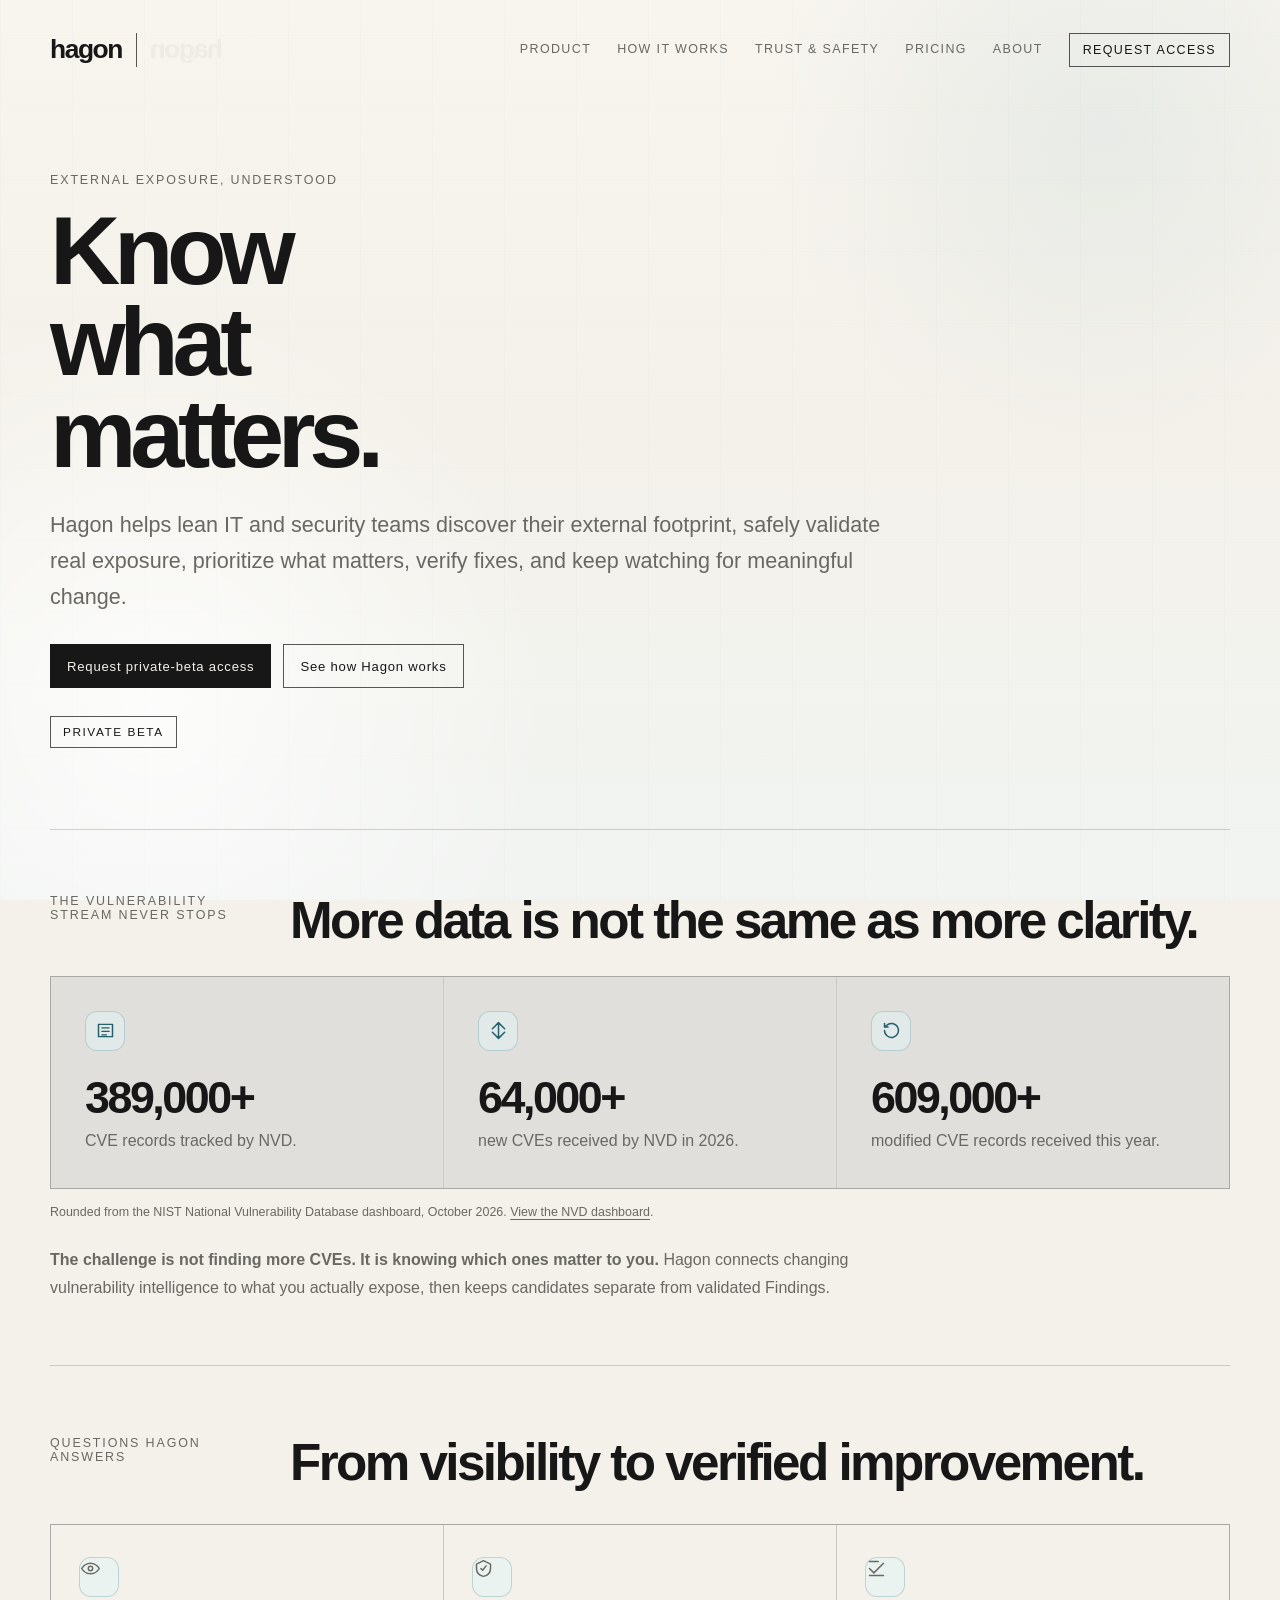
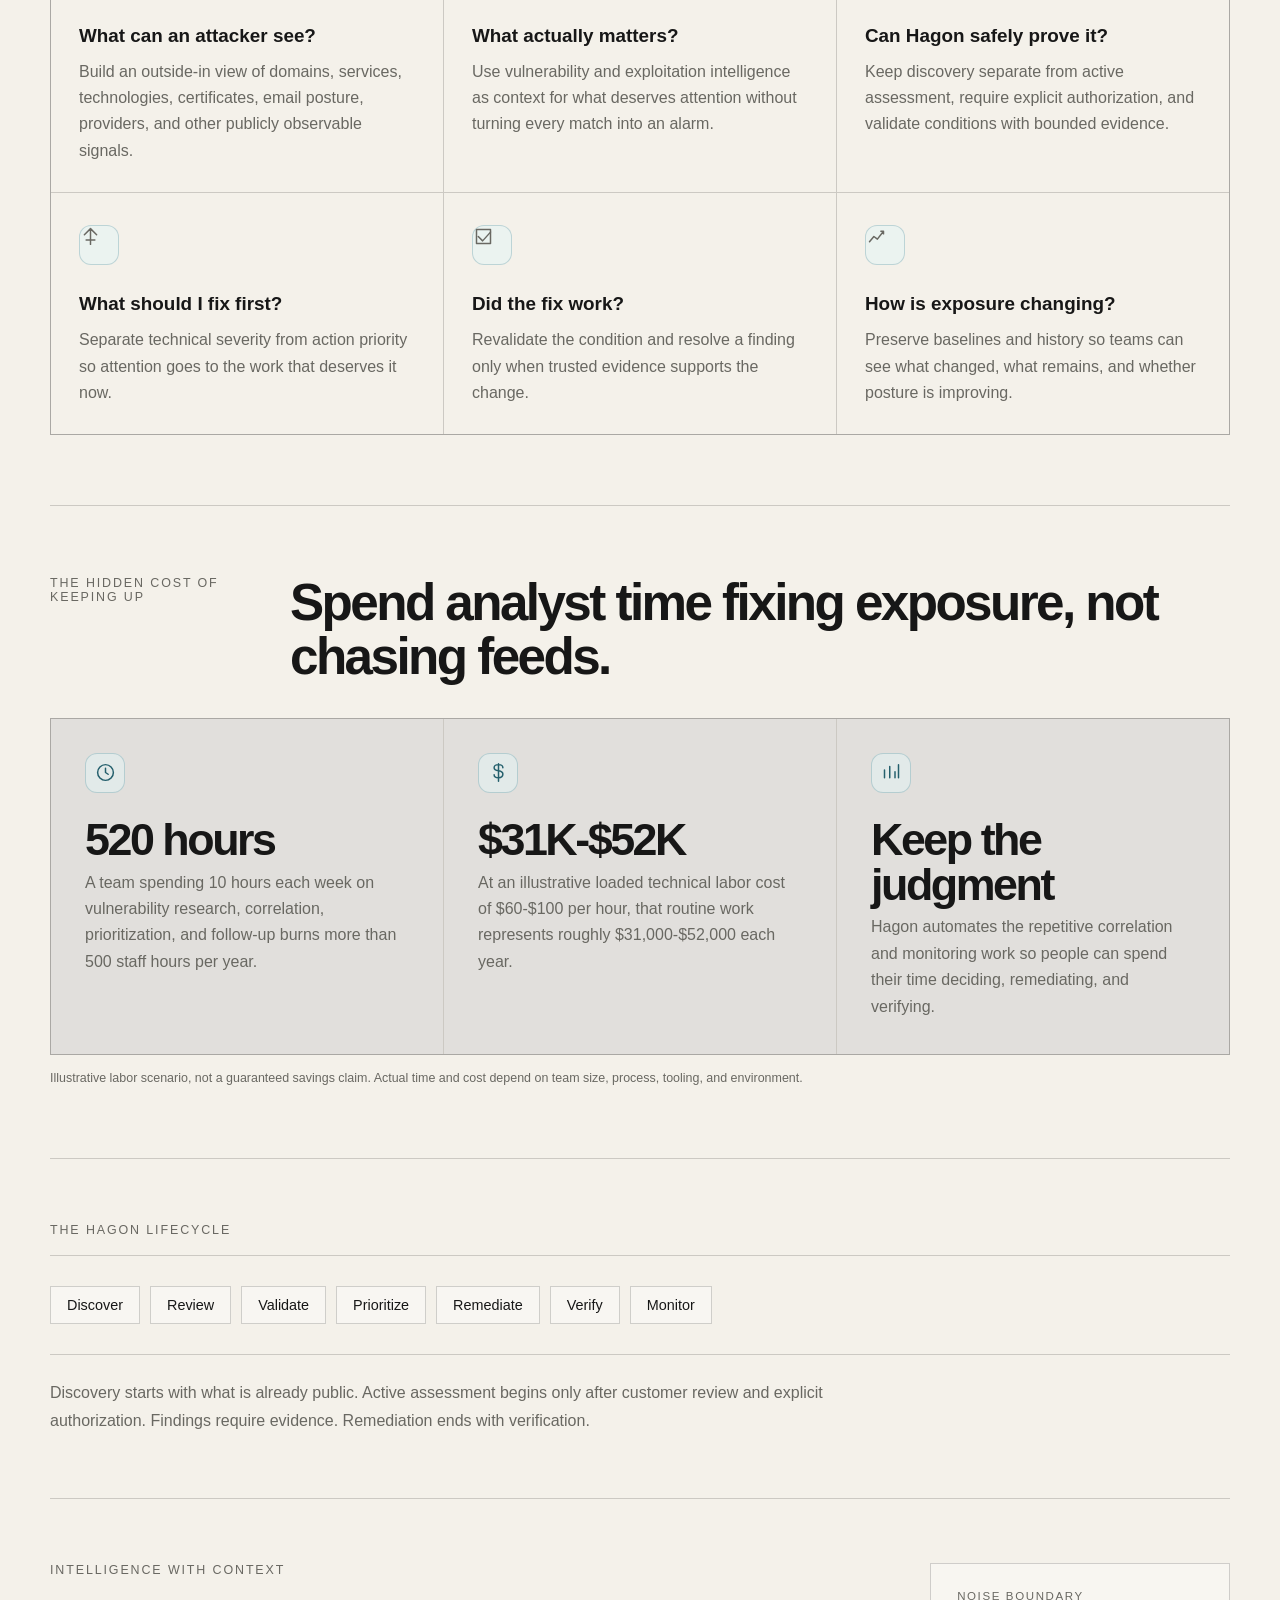
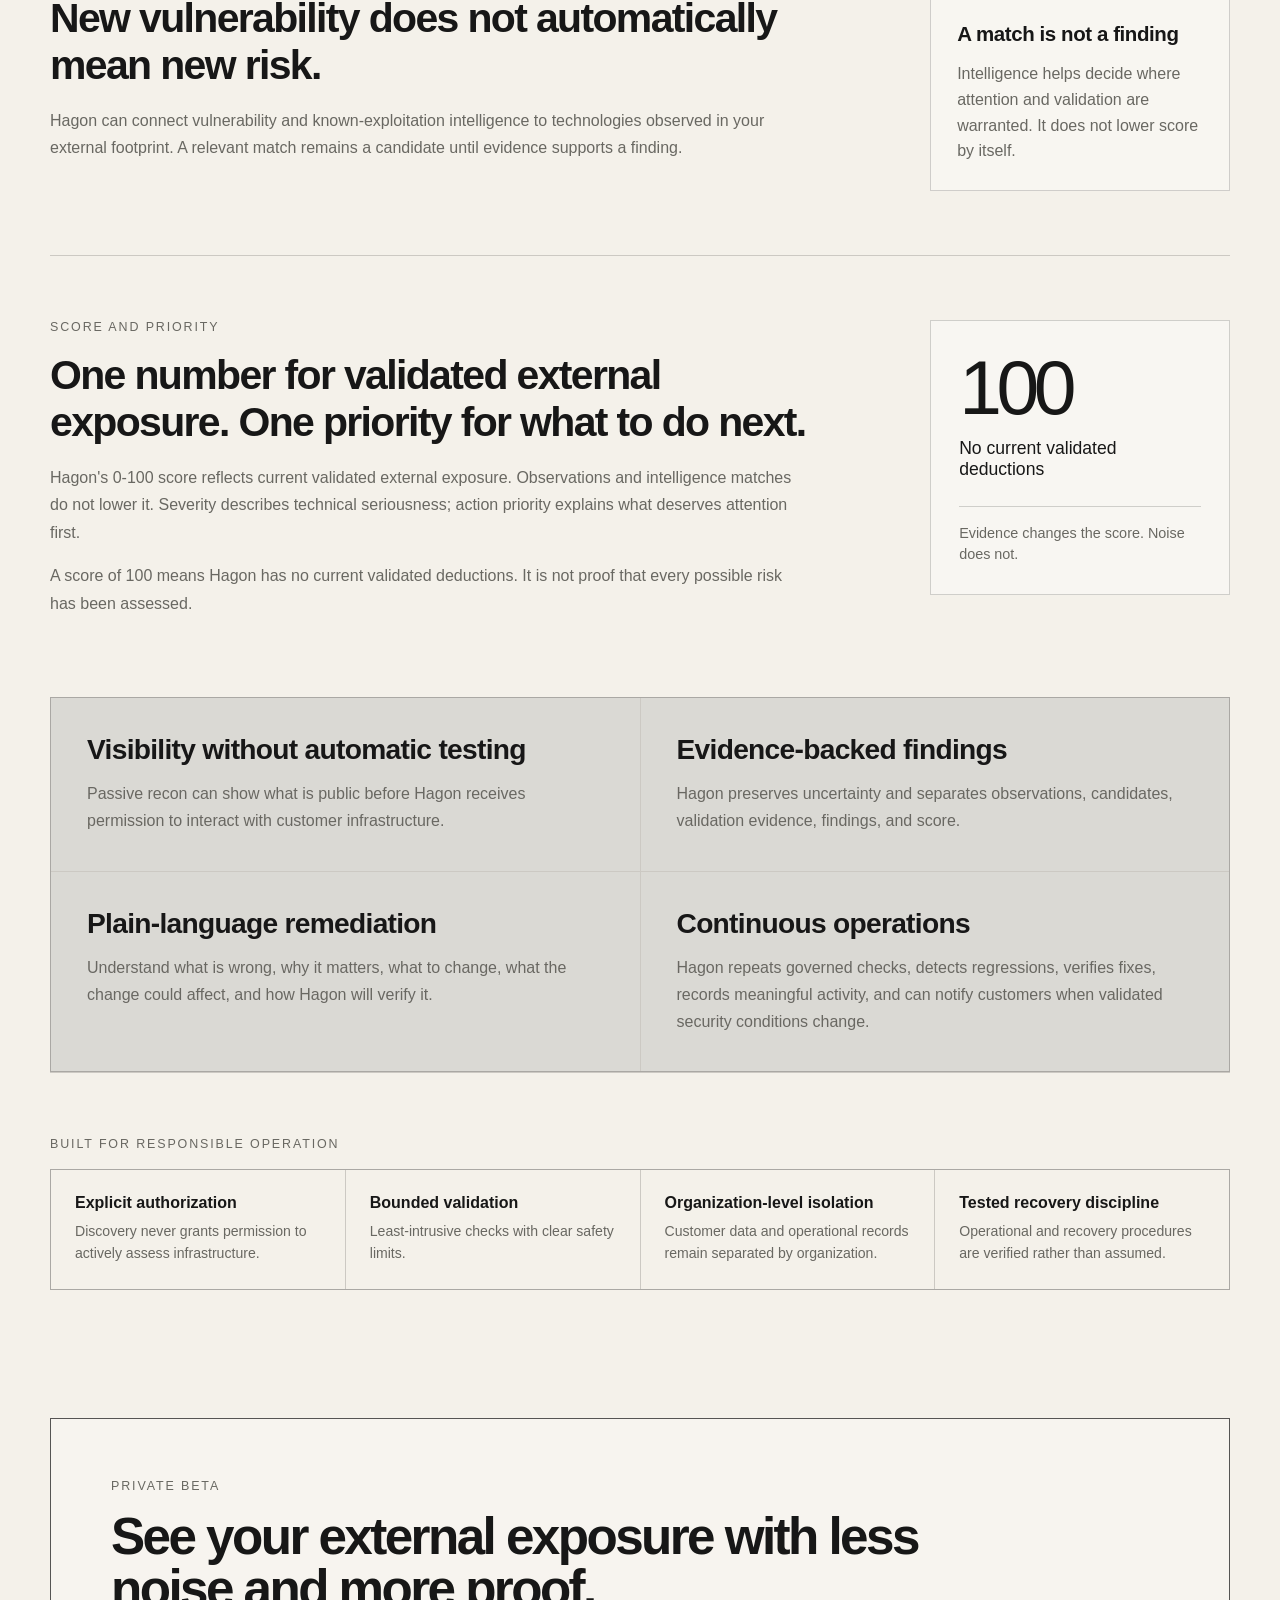
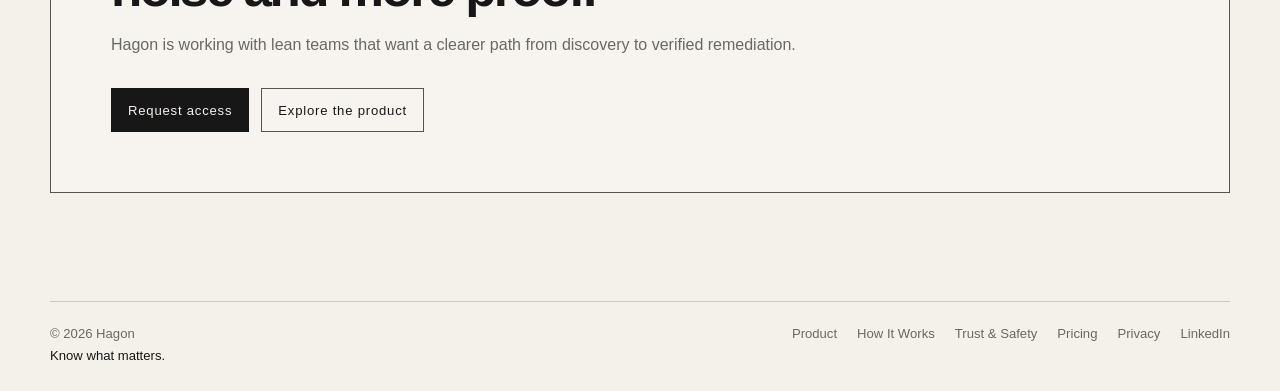
==== commit 83028b7d: "update" ====
--- a/index.html
+++ b/index.html
@@ -54,7 +54,7 @@
 <p class="source-note">Rounded from the NIST National Vulnerability Database dashboard, October 2026. <a href="https://nvd.nist.gov/general/nvd-dashboard" rel="noopener noreferrer" target="_blank">View the NVD dashboard</a>.</p>
 <p class="flow-copy"><strong>The challenge is not finding more CVEs. It is knowing which ones matter to you.</strong> Hagon connects changing vulnerability intelligence to what you actually expose, then keeps candidates separate from validated Findings.</p>
 </section>
-<section aria-labelledby="questions-heading" class="question-grid"><div class="section-heading"><p class="eyebrow">The questions Hagon is built to answer</p><h2 id="questions-heading">From visibility to verified improvement.</h2></div><div class="question-cards">
+<section aria-labelledby="questions-heading" class="question-grid"><div class="section-heading"><p class="eyebrow">Questions Hagon answers</p><h2 id="questions-heading">From visibility to verified improvement.</h2></div><div class="question-cards">
 <article><span class="icon-mark question-icon" aria-hidden="true"><svg viewBox="0 0 24 24"><path d="M2 12s3.5-6 10-6 10 6 10 6-3.5 6-10 6S2 12 2 12z"/><circle cx="12" cy="12" r="2.5"/></svg></span><h3>What can an attacker see?</h3><p>Build an outside-in view of domains, services, technologies, certificates, email posture, providers, and other publicly observable signals.</p></article>
 <article><span class="icon-mark question-icon" aria-hidden="true"><svg viewBox="0 0 24 24"><path d="M12 3l8 4v5c0 5-3.4 8-8 9-4.6-1-8-4-8-9V7zM9 12l2 2 4-5"/></svg></span><h3>What actually matters?</h3><p>Use vulnerability and exploitation intelligence as context for what deserves attention without turning every match into an alarm.</p></article>
 <article><span class="icon-mark question-icon" aria-hidden="true"><svg viewBox="0 0 24 24"><path d="M4 12l5 5L20 6M4 4h10M4 20h16"/></svg></span><h3>Can Hagon safely prove it?</h3><p>Keep discovery separate from active assessment, require explicit authorization, and validate conditions with bounded evidence.</p></article>
--- a/site.css
+++ b/site.css
@@ -154,7 +154,7 @@
 .source-note a{text-underline-offset:3px}
 .labor-section{padding:70px 0;border-top:1px solid var(--line)}
 .question-cards article{position:relative}
-.question-icon{margin-bottom:22px}
+.question-icon{margin:4px 0 24px}
 
 @media(max-width:900px){.stat-grid,.labor-grid{grid-template-columns:1fr}}
 @media(max-width:600px){.stat-grid strong,.labor-grid strong{font-size:2.4rem}}
